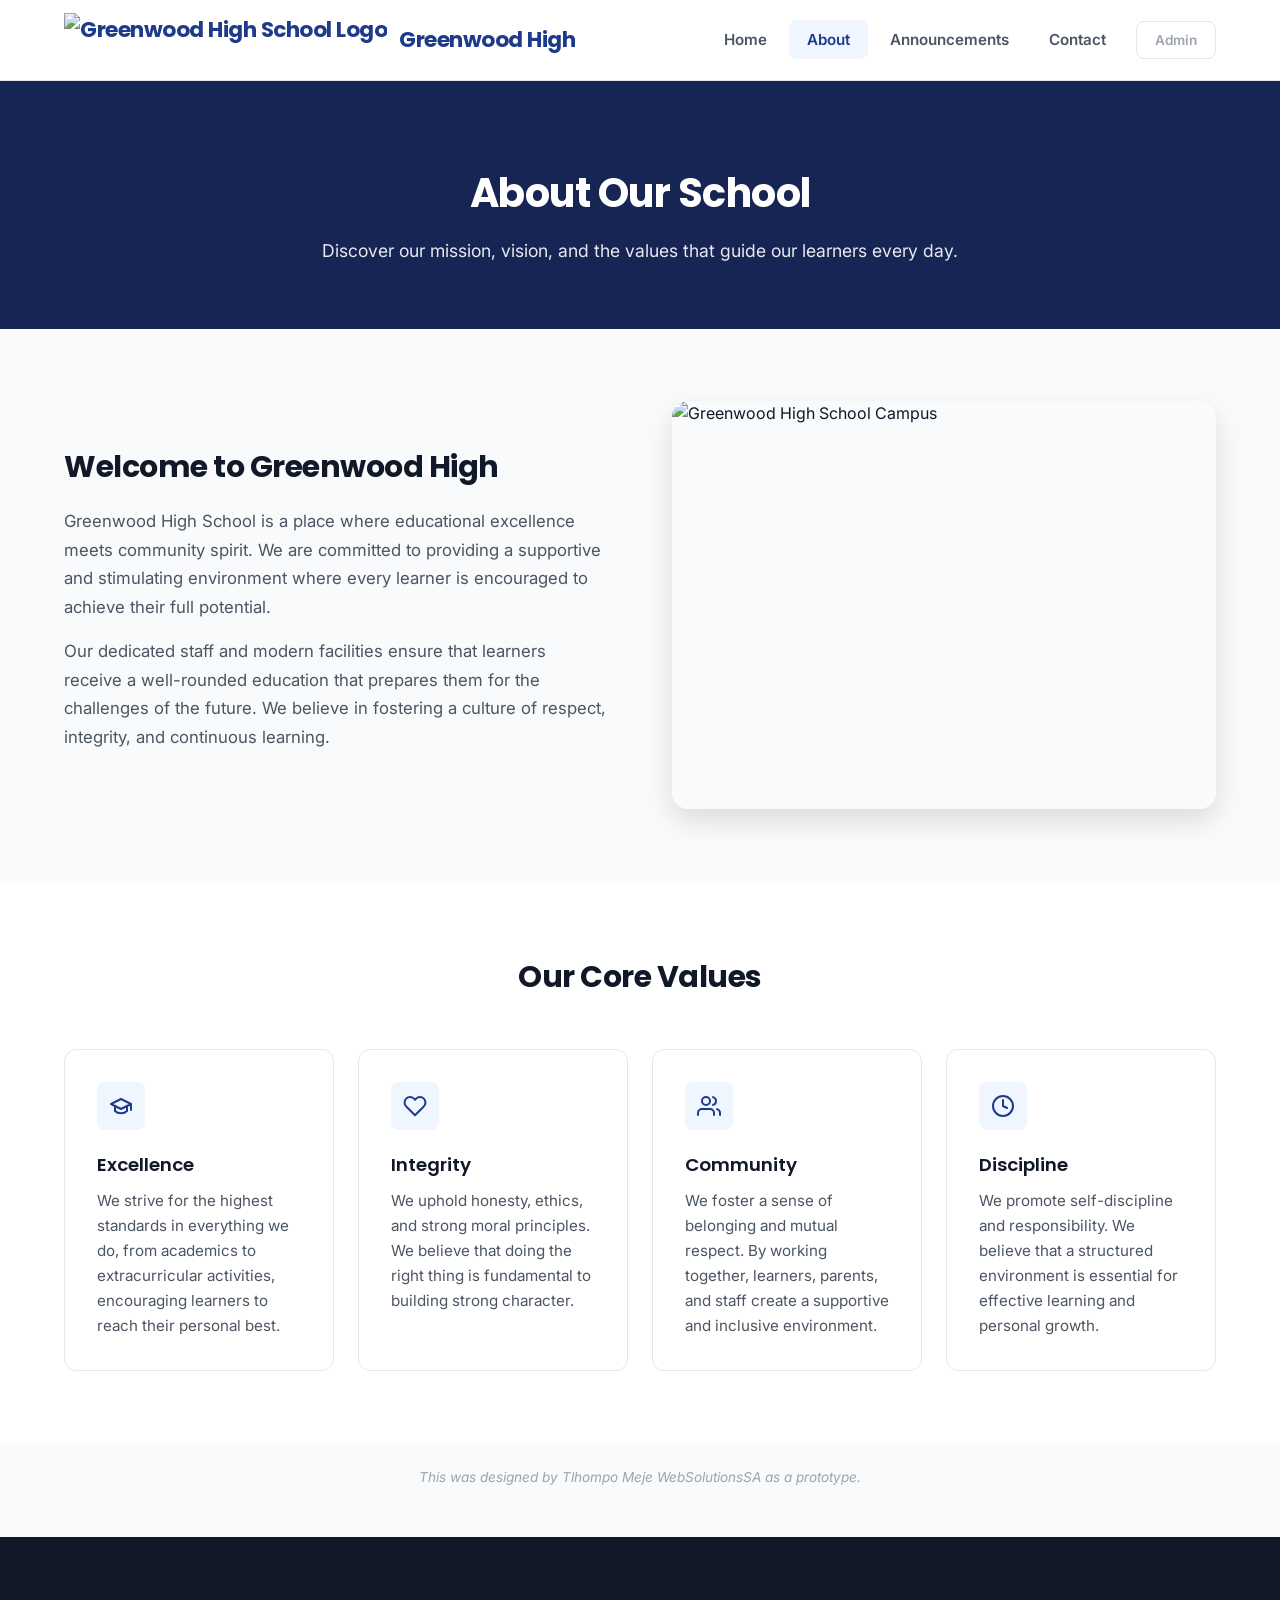
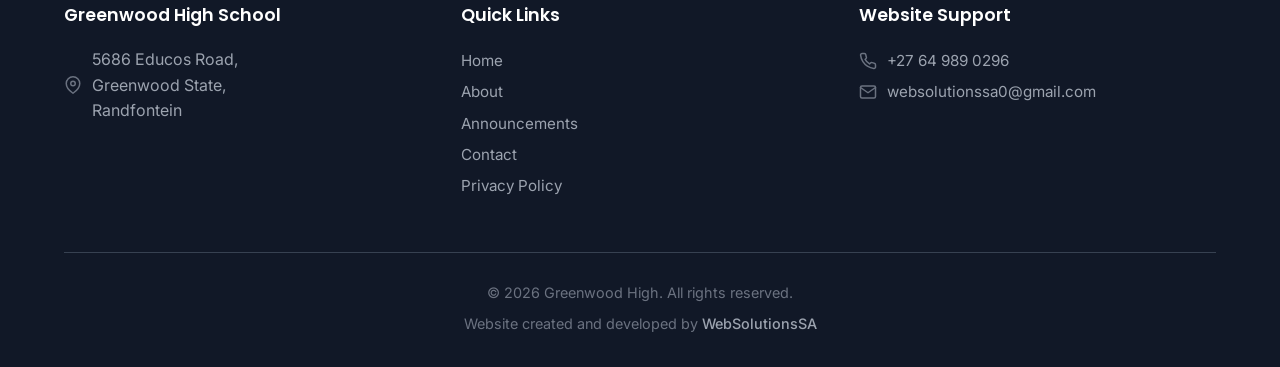
==== about.html @ 159e04aa "Add About page for Greenwood High School This file contains the HTML structure and styling for the A" ====
<!DOCTYPE html>
<html lang="en">
<head>
  <meta charset="UTF-8">
  <meta name="viewport" content="width=device-width, initial-scale=1.0">
  <title>Greenwood High School | About</title>
  <meta name="description" content="Learn more about Greenwood High School, our mission, vision, and core values.">

  <!-- Favicon -->
  <link rel="icon" type="image/png" href="https://raw.githubusercontent.com/websolutionsza/school-test/refs/heads/main/school%20test%20favicon.png">

  <!-- Fonts -->
  <link rel="preconnect" href="https://fonts.googleapis.com">
  <link rel="preconnect" href="https://fonts.gstatic.com" crossorigin>
  <link href="https://fonts.googleapis.com/css2?family=Inter:wght@400;500;600;700&family=Poppins:wght@500;600;700;800&display=swap" rel="stylesheet">

  <style>
    :root {
      --primary: #1e3a8a; /* Deep Navy Blue */
      --primary-dark: #172554;
      --primary-light: #eff6ff;
      --accent: #b45309; /* Muted Amber/Gold */
      --text-dark: #111827;
      --text-medium: #4b5563;
      --text-light: #9ca3af;
      --bg-white: #ffffff;
      --bg-light: #f8fafc;
      --border: #e5e7eb;
      --shadow-sm: 0 1px 2px rgba(0, 0, 0, 0.05);
      --shadow-md: 0 4px 12px rgba(0, 0, 0, 0.08);
      --shadow-lg: 0 12px 28px rgba(0, 0, 0, 0.12);
      --radius-sm: 8px;
      --radius-md: 12px;
      --radius-lg: 16px;
      --font: 'Inter', system-ui, -apple-system, BlinkMacSystemFont, sans-serif;
      --font-head: 'Poppins', system-ui, -apple-system, BlinkMacSystemFont, sans-serif;
      --max-width: 1200px;
    }

    /* RESET & BASE */
    * { margin: 0; padding: 0; box-sizing: border-box; }
    html { scroll-behavior: smooth; }
    body {
      font-family: var(--font);
      color: var(--text-dark);
      background: var(--bg-light);
      line-height: 1.6;
      -webkit-font-smoothing: antialiased;
      overflow-x: hidden;
    }
    img { max-width: 100%; display: block; }
    a { text-decoration: none; color: inherit; }
    .container {
      max-width: var(--max-width);
      margin: 0 auto;
      padding: 0 24px;
    }

    /* HEADER / NAVIGATION */
    .site-header {
      background: var(--bg-white);
      border-bottom: 1px solid var(--border);
      position: sticky; top: 0; z-index: 100;
      box-shadow: var(--shadow-sm);
    }
    .nav-bar { display: flex; align-items: center; justify-content: space-between; height: 80px; }
    .logo { 
      display: flex; align-items: center; gap: 12px; 
      font-family: var(--font-head);
      font-weight: 700; font-size: 1.35rem; color: var(--primary); letter-spacing: -0.5px; 
    }
    .logo img { height: 55px; width: auto; object-fit: contain; }
    .nav-links { display: flex; gap: 4px; list-style: none; align-items: center; }
    .nav-links a {
      padding: 10px 18px; border-radius: var(--radius-sm);
      font-size: 0.95rem; font-weight: 600; color: var(--text-medium);
      transition: background 0.2s, color 0.2s;
    }
    .nav-links a:hover, .nav-links a.active { background: var(--primary-light); color: var(--primary); }
    .nav-links .admin-link { 
      color: var(--text-light); font-size: 0.85rem; margin-left: 8px;
      border: 1px solid var(--border);
    }
    .nav-links .admin-link:hover { color: var(--primary); border-color: var(--primary); background: var(--bg-white); }
    .nav-toggle {
      display: none; background: none; border: none; cursor: pointer; color: var(--text-dark); padding: 8px;
    }
    .nav-toggle svg { width: 28px; height: 28px; }
    @media (max-width: 768px) {
      .nav-toggle { display: block; }
      .nav-links {
        display: none; position: absolute; top: 80px; left: 0; right: 0;
        background: var(--bg-white); flex-direction: column; align-items: stretch;
        padding: 16px 24px 24px; border-bottom: 1px solid var(--border);
        box-shadow: var(--shadow-md); gap: 8px;
      }
      .nav-links.open { display: flex; }
      .nav-links a { padding: 14px 16px; }
      .nav-links .admin-link { margin-left: 0; margin-top: 8px; text-align: center; }
    }

    /* PAGE HERO */
    .page-hero {
      background: var(--primary-dark);
      color: #fff; padding: 80px 0 64px; text-align: center;
      position: relative; overflow: hidden;
    }
    .page-hero::after {
      content: '';
      position: absolute; top: 0; left: 0; right: 0; bottom: 0;
      background: linear-gradient(rgba(23, 37, 84, 0.85), rgba(23, 37, 84, 0.95)),
                  url('https://raw.githubusercontent.com/websolutionsza/school-test/refs/heads/main/back%20photo%20test%20school.jpg');
      background-size: cover; background-position: center;
      filter: blur(4px); transform: scale(1.05); z-index: -1;
    }
    .page-hero h1 { 
      font-family: var(--font-head);
      font-size: 2.5rem; font-weight: 700; margin-bottom: 12px; letter-spacing: -0.5px; 
    }
    .page-hero p { font-size: 1.1rem; opacity: 0.9; max-width: 640px; margin: 0 auto; }

    /* SECTIONS */
    .section { padding: 72px 0; }
    .section-alt { background: var(--bg-white); }
    
    .content-grid {
      display: grid;
      grid-template-columns: 1fr 1fr;
      gap: 64px;
      align-items: center;
    }
    .content-text h2 {
      font-family: var(--font-head);
      font-size: 1.875rem;
      font-weight: 700;
      margin-bottom: 16px;
      color: var(--text-dark);
      letter-spacing: -0.5px;
    }
    .content-text p {
      font-size: 1.05rem;
      color: var(--text-medium);
      line-height: 1.7;
      margin-bottom: 16px;
    }
    .content-image {
      position: relative;
      border-radius: var(--radius-lg);
      overflow: hidden;
      box-shadow: var(--shadow-lg);
      aspect-ratio: 4 / 3;
    }
    .content-image img {
      width: 100%;
      height: 100%;
      object-fit: cover;
    }

    @media (max-width: 768px) {
      .content-grid { grid-template-columns: 1fr; gap: 40px; }
      .content-image { max-width: 500px; margin: 0 auto; }
    }

    /* VALUES GRID */
    .values-grid {
      display: grid;
      grid-template-columns: repeat(auto-fit, minmax(240px, 1fr));
      gap: 24px;
      margin-top: 48px;
    }
    .value-card {
      background: var(--bg-white);
      border: 1px solid var(--border);
      border-radius: var(--radius-md);
      padding: 32px;
      transition: transform 0.2s ease, box-shadow 0.2s ease, border-color 0.2s;
    }
    .value-card:hover {
      transform: translateY(-4px);
      box-shadow: var(--shadow-lg);
      border-color: transparent;
    }
    .value-icon {
      width: 48px; height: 48px;
      border-radius: var(--radius-sm);
      background: var(--primary-light); color: var(--primary);
      display: flex; align-items: center; justify-content: center;
      margin-bottom: 20px;
    }
    .value-icon svg { width: 24px; height: 24px; }
    .value-card h3 {
      font-family: var(--font-head);
      font-size: 1.15rem; font-weight: 600;
      margin-bottom: 8px; color: var(--text-dark);
    }
    .value-card p {
      font-size: 0.95rem; color: var(--text-medium); line-height: 1.65;
    }

    .section-header {
      text-align: center;
      margin-bottom: 16px;
    }
    .section-header h2 {
      font-family: var(--font-head);
      font-size: 1.875rem;
      font-weight: 700;
      color: var(--text-dark);
      letter-spacing: -0.5px;
    }

    /* DISCLOSURE */
    .disclosure {
      text-align: center;
      font-size: 0.85rem;
      color: var(--text-light);
      padding: 24px 0 48px;
      font-style: italic;
    }

    /* FOOTER */
    .site-footer { background: #111827; color: #9ca3af; padding: 64px 0 32px; }
    .footer-grid { display: grid; grid-template-columns: repeat(auto-fit, minmax(220px, 1fr)); gap: 40px; margin-bottom: 48px; }
    .footer-col h4 { color: #fff; font-family: var(--font-head); font-size: 1.1rem; font-weight: 600; margin-bottom: 18px; }
    .footer-col p, .footer-col a {
      font-size: 0.95rem; line-height: 1.8; color: #9ca3af; display: block; transition: color 0.15s; margin-bottom: 4px;
    }
    .footer-col a:hover { color: #fff; }
    .footer-col .icon-row { display: flex; align-items: center; gap: 10px; }
    .footer-col .icon-row svg { width: 18px; height: 18px; color: #6b7280; flex-shrink: 0; }
    
    .footer-bottom {
      border-top: 1px solid #374151; padding-top: 28px;
      text-align: center; font-size: 0.9rem; color: #6b7280;
    }
    .footer-bottom a { color: #9ca3af; font-weight: 500; }
    .footer-bottom a:hover { color: #fff; }

    @media (max-width: 768px) {
      .page-hero { padding: 56px 0 48px; }
      .page-hero h1 { font-size: 1.9rem; }
      .page-hero p { font-size: 1rem; }
      .section { padding: 48px 0 56px; }
      .content-text h2 { font-size: 1.6rem; }
      .section-header h2 { font-size: 1.6rem; }
    }
  </style>
</head>
<body>

  <header class="site-header">
    <div class="container">
      <nav class="nav-bar">
        <a href="index.html" class="logo">
          <img src="https://raw.githubusercontent.com/websolutionsza/school-test/refs/heads/main/school%20test%20logo.png" alt="Greenwood High School Logo">
          <span>Greenwood High</span>
        </a>
        <button class="nav-toggle" aria-label="Toggle navigation" onclick="toggleNav()">
          <svg xmlns="http://www.w3.org/2000/svg" width="24" height="24" viewBox="0 0 24 24" fill="none" stroke="currentColor" stroke-width="2" stroke-linecap="round" stroke-linejoin="round"><line x1="3" y1="12" x2="21" y2="12"></line><line x1="3" y1="6" x2="21" y2="6"></line><line x1="3" y1="18" x2="21" y2="18"></line></svg>
        </button>
        <ul class="nav-links" id="navLinks">
          <li><a href="index.html">Home</a></li>
          <li><a href="about.html" class="active">About</a></li>
          <li><a href="announcement.html">Announcements</a></li>
          <li><a href="contact.html">Contact</a></li>
          <li><a href="admin-login.html" class="admin-link">Admin</a></li>
        </ul>
      </nav>
    </div>
  </header>

  <section class="page-hero">
    <div class="container">
      <h1>About Our School</h1>
      <p>Discover our mission, vision, and the values that guide our learners every day.</p>
    </div>
  </section>

  <section class="section">
    <div class="container">
      <div class="content-grid">
        <div class="content-text">
          <h2>Welcome to Greenwood High</h2>
          <p>Greenwood High School is a place where educational excellence meets community spirit. We are committed to providing a supportive and stimulating environment where every learner is encouraged to achieve their full potential.</p>
          <p>Our dedicated staff and modern facilities ensure that learners receive a well-rounded education that prepares them for the challenges of the future. We believe in fostering a culture of respect, integrity, and continuous learning.</p>
        </div>
        <div class="content-image">
          <img src="https://raw.githubusercontent.com/websolutionsza/school-test/refs/heads/main/back%20photo%20test%20school.jpg" alt="Greenwood High School Campus">
        </div>
      </div>
    </div>
  </section>

  <section class="section section-alt">
    <div class="container">
      <div class="section-header">
        <h2>Our Core Values</h2>
      </div>
      <div class="values-grid">
        <div class="value-card">
          <div class="value-icon">
            <svg xmlns="http://www.w3.org/2000/svg" viewBox="0 0 24 24" fill="none" stroke="currentColor" stroke-width="2" stroke-linecap="round" stroke-linejoin="round"><path d="M22 10v6M2 10l10-5 10 5-10 5z"/><path d="M6 12v5c3 3 9 3 12 0v-5"/></svg>
          </div>
          <h3>Excellence</h3>
          <p>We strive for the highest standards in everything we do, from academics to extracurricular activities, encouraging learners to reach their personal best.</p>
        </div>
        <div class="value-card">
          <div class="value-icon">
            <svg xmlns="http://www.w3.org/2000/svg" viewBox="0 0 24 24" fill="none" stroke="currentColor" stroke-width="2" stroke-linecap="round" stroke-linejoin="round"><path d="M20.84 4.61a5.5 5.5 0 0 0-7.78 0L12 5.67l-1.06-1.06a5.5 5.5 0 0 0-7.78 7.78l1.06 1.06L12 21.23l7.78-7.78 1.06-1.06a5.5 5.5 0 0 0 0-7.78z"/></svg>
          </div>
          <h3>Integrity</h3>
          <p>We uphold honesty, ethics, and strong moral principles. We believe that doing the right thing is fundamental to building strong character.</p>
        </div>
        <div class="value-card">
          <div class="value-icon">
            <svg xmlns="http://www.w3.org/2000/svg" viewBox="0 0 24 24" fill="none" stroke="currentColor" stroke-width="2" stroke-linecap="round" stroke-linejoin="round"><path d="M17 21v-2a4 4 0 0 0-4-4H5a4 4 0 0 0-4 4v2"/><circle cx="9" cy="7" r="4"/><path d="M23 21v-2a4 4 0 0 0-3-3.87"/><path d="M16 3.13a4 4 0 0 1 0 7.75"/></svg>
          </div>
          <h3>Community</h3>
          <p>We foster a sense of belonging and mutual respect. By working together, learners, parents, and staff create a supportive and inclusive environment.</p>
        </div>
        <div class="value-card">
          <div class="value-icon">
            <svg xmlns="http://www.w3.org/2000/svg" viewBox="0 0 24 24" fill="none" stroke="currentColor" stroke-width="2" stroke-linecap="round" stroke-linejoin="round"><circle cx="12" cy="12" r="10"/><polyline points="12 6 12 12 16 14"/></svg>
          </div>
          <h3>Discipline</h3>
          <p>We promote self-discipline and responsibility. We believe that a structured environment is essential for effective learning and personal growth.</p>
        </div>
      </div>
    </div>
  </section>

  <div class="container">
    <p class="disclosure">This was designed by Tlhompo Meje WebSolutionsSA as a prototype.</p>
  </div>

  <footer class="site-footer">
    <div class="container">
      <div class="footer-grid">
        <div class="footer-col">
          <h4>Greenwood High School</h4>
          <div class="icon-row" style="margin-bottom: 8px;">
            <svg xmlns="http://www.w3.org/2000/svg" viewBox="0 0 24 24" fill="none" stroke="currentColor" stroke-width="2" stroke-linecap="round" stroke-linejoin="round"><path d="M21 10c0 7-9 13-9 13s-9-6-9-13a9 9 0 0 1 18 0z"></path><circle cx="12" cy="10" r="3"></circle></svg>
            <span>5686 Educos Road,<br>Greenwood State,<br>Randfontein</span>
          </div>
        </div>
        <div class="footer-col">
          <h4>Quick Links</h4>
          <a href="index.html">Home</a>
          <a href="about.html">About</a>
          <a href="announcement.html">Announcements</a>
          <a href="contact.html">Contact</a>
          <a href="privacy.html">Privacy Policy</a>
        </div>
        <div class="footer-col">
          <h4>Website Support</h4>
          <a href="tel:+27649890296" class="icon-row">
            <svg xmlns="http://www.w3.org/2000/svg" viewBox="0 0 24 24" fill="none" stroke="currentColor" stroke-width="2" stroke-linecap="round" stroke-linejoin="round"><path d="M22 16.92v3a2 2 0 0 1-2.18 2 19.79 19.79 0 0 1-8.63-3.07 19.5 19.5 0 0 1-6-6 19.79 19.79 0 0 1-3.07-8.67A2 2 0 0 1 4.11 2h3a2 2 0 0 1 2 1.72 12.84 12.84 0 0 0 .7 2.81 2 2 0 0 1-.45 2.11L8.09 9.91a16 16 0 0 0 6 6l1.27-1.27a2 2 0 0 1 2.11-.45 12.84 12.84 0 0 0 2.81.7A2 2 0 0 1 22 16.92z"></path></svg>
            +27 64 989 0296
          </a>
          <a href="mailto:websolutionssa0@gmail.com" class="icon-row">
            <svg xmlns="http://www.w3.org/2000/svg" viewBox="0 0 24 24" fill="none" stroke="currentColor" stroke-width="2" stroke-linecap="round" stroke-linejoin="round"><path d="M4 4h16c1.1 0 2 .9 2 2v12c0 1.1-.9 2-2 2H4c-1.1 0-2-.9-2-2V6c0-1.1.9-2 2-2z"></path><polyline points="22,6 12,13 2,6"></polyline></svg>
            websolutionssa0@gmail.com
          </a>
        </div>
      </div>
      <div class="footer-bottom">
        <p>&copy; 2026 Greenwood High. All rights reserved.</p>
        <p style="margin-top: 8px;">Website created and developed by <a href="https://websolutionssa.pages.dev" target="_blank" rel="noopener">WebSolutionsSA</a></p>
      </div>
    </div>
  </footer>

  <script>
    function toggleNav() {
      document.getElementById('navLinks').classList.toggle('open');
    }
    document.querySelectorAll('.nav-links a').forEach(link => {
      link.addEventListener('click', () => {
        document.getElementById('navLinks').classList.remove('open');
      });
    });
  </script>

</body>
</html>
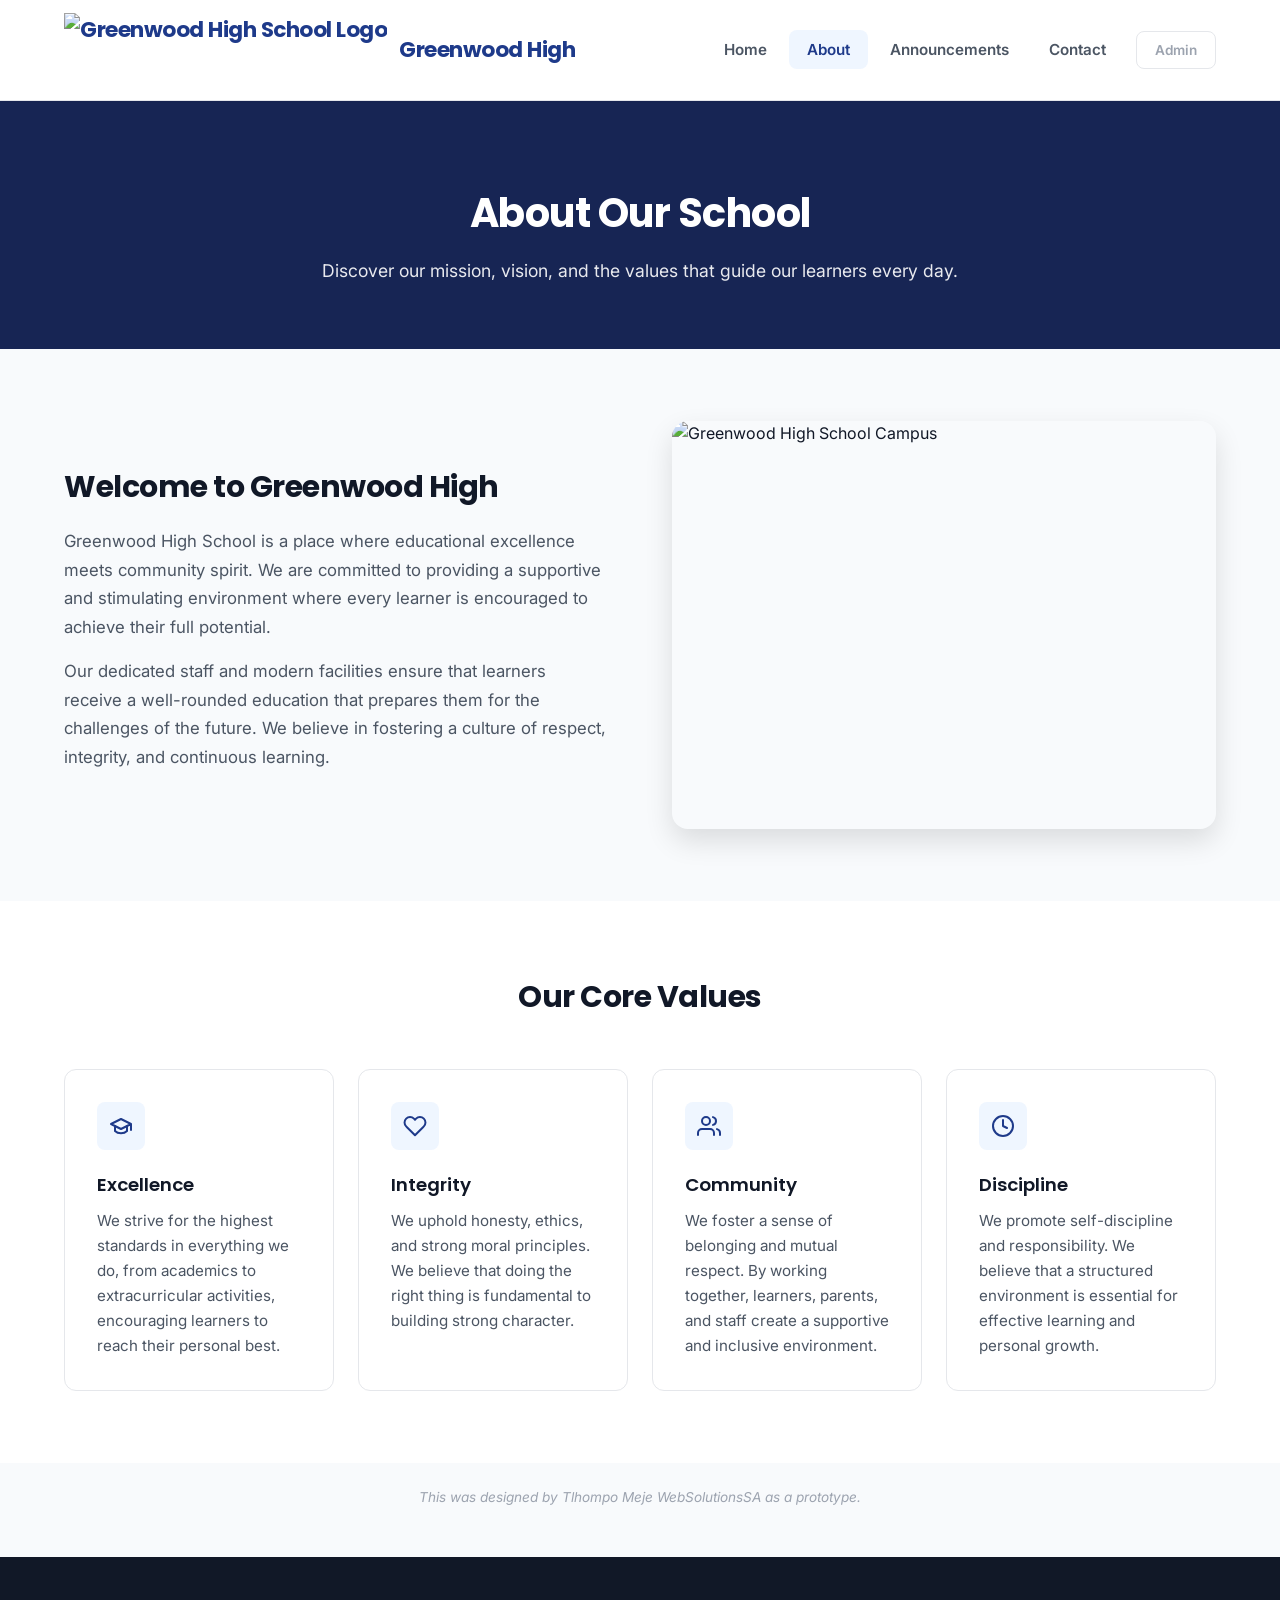
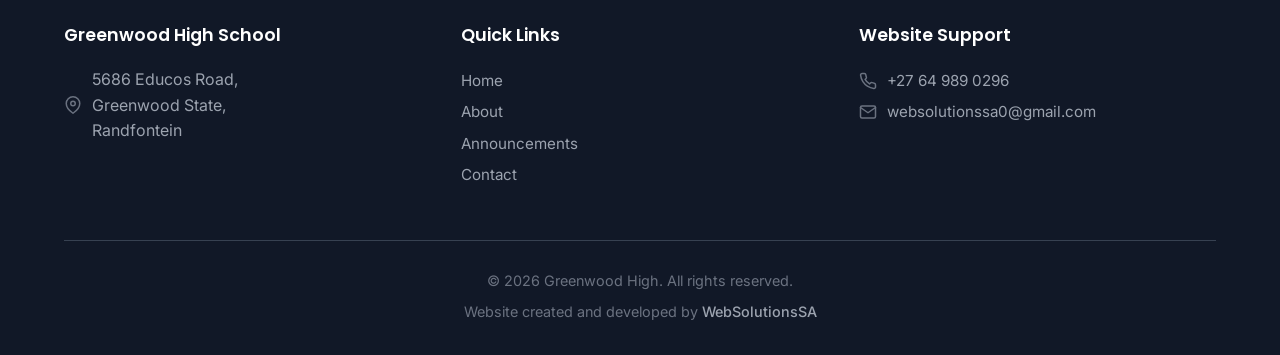
==== commit 4d2d5c04: "Update favicon and adjust styles in about.html" ====
--- a/about.html
+++ b/about.html
@@ -7,7 +7,7 @@
   <meta name="description" content="Learn more about Greenwood High School, our mission, vision, and core values.">
 
   <!-- Favicon -->
-  <link rel="icon" type="image/png" href="https://raw.githubusercontent.com/websolutionsza/school-test/refs/heads/main/school%20test%20favicon.png">
+  <link rel="icon" type="image/png" href="https://raw.githubusercontent.com/websolutionsza/school-test/refs/heads/main/school%20test%20logo.png">
 
   <!-- Fonts -->
   <link rel="preconnect" href="https://fonts.googleapis.com">
@@ -16,10 +16,10 @@
 
   <style>
     :root {
-      --primary: #1e3a8a; /* Deep Navy Blue */
+      --primary: #1e3a8a;
       --primary-dark: #172554;
       --primary-light: #eff6ff;
-      --accent: #b45309; /* Muted Amber/Gold */
+      --accent: #b45309;
       --text-dark: #111827;
       --text-medium: #4b5563;
       --text-light: #9ca3af;
@@ -37,7 +37,6 @@
       --max-width: 1200px;
     }
 
-    /* RESET & BASE */
     * { margin: 0; padding: 0; box-sizing: border-box; }
     html { scroll-behavior: smooth; }
     body {
@@ -63,13 +62,13 @@
       position: sticky; top: 0; z-index: 100;
       box-shadow: var(--shadow-sm);
     }
-    .nav-bar { display: flex; align-items: center; justify-content: space-between; height: 80px; }
-    .logo { 
-      display: flex; align-items: center; gap: 12px; 
-      font-family: var(--font-head);
-      font-weight: 700; font-size: 1.35rem; color: var(--primary); letter-spacing: -0.5px; 
-    }
-    .logo img { height: 55px; width: auto; object-fit: contain; }
+    .nav-bar { display: flex; align-items: center; justify-content: space-between; height: 100px; }
+    .logo {
+      display: flex; align-items: center; gap: 12px;
+      font-family: var(--font-head);
+      font-weight: 700; font-size: 1.35rem; color: var(--primary); letter-spacing: -0.5px;
+    }
+    .logo img { height: 75px; width: auto; object-fit: contain; }
     .nav-links { display: flex; gap: 4px; list-style: none; align-items: center; }
     .nav-links a {
       padding: 10px 18px; border-radius: var(--radius-sm);
@@ -77,7 +76,7 @@
       transition: background 0.2s, color 0.2s;
     }
     .nav-links a:hover, .nav-links a.active { background: var(--primary-light); color: var(--primary); }
-    .nav-links .admin-link { 
+    .nav-links .admin-link {
       color: var(--text-light); font-size: 0.85rem; margin-left: 8px;
       border: 1px solid var(--border);
     }
@@ -87,9 +86,11 @@
     }
     .nav-toggle svg { width: 28px; height: 28px; }
     @media (max-width: 768px) {
+      .nav-bar { height: 76px; }
+      .logo img { height: 55px; }
       .nav-toggle { display: block; }
       .nav-links {
-        display: none; position: absolute; top: 80px; left: 0; right: 0;
+        display: none; position: absolute; top: 76px; left: 0; right: 0;
         background: var(--bg-white); flex-direction: column; align-items: stretch;
         padding: 16px 24px 24px; border-bottom: 1px solid var(--border);
         box-shadow: var(--shadow-md); gap: 8px;
@@ -113,16 +114,16 @@
       background-size: cover; background-position: center;
       filter: blur(4px); transform: scale(1.05); z-index: -1;
     }
-    .page-hero h1 { 
-      font-family: var(--font-head);
-      font-size: 2.5rem; font-weight: 700; margin-bottom: 12px; letter-spacing: -0.5px; 
+    .page-hero h1 {
+      font-family: var(--font-head);
+      font-size: 2.5rem; font-weight: 700; margin-bottom: 12px; letter-spacing: -0.5px;
     }
     .page-hero p { font-size: 1.1rem; opacity: 0.9; max-width: 640px; margin: 0 auto; }
 
     /* SECTIONS */
     .section { padding: 72px 0; }
     .section-alt { background: var(--bg-white); }
-    
+
     .content-grid {
       display: grid;
       grid-template-columns: 1fr 1fr;
@@ -228,7 +229,7 @@
     .footer-col a:hover { color: #fff; }
     .footer-col .icon-row { display: flex; align-items: center; gap: 10px; }
     .footer-col .icon-row svg { width: 18px; height: 18px; color: #6b7280; flex-shrink: 0; }
-    
+
     .footer-bottom {
       border-top: 1px solid #374151; padding-top: 28px;
       text-align: center; font-size: 0.9rem; color: #6b7280;
@@ -262,7 +263,7 @@
           <li><a href="index.html">Home</a></li>
           <li><a href="about.html" class="active">About</a></li>
           <li><a href="announcement.html">Announcements</a></li>
-          <li><a href="contact.html">Contact</a></li>
+          <li><a href="contacts.html">Contact</a></li>
           <li><a href="admin-login.html" class="admin-link">Admin</a></li>
         </ul>
       </nav>
@@ -348,8 +349,7 @@
           <a href="index.html">Home</a>
           <a href="about.html">About</a>
           <a href="announcement.html">Announcements</a>
-          <a href="contact.html">Contact</a>
-          <a href="privacy.html">Privacy Policy</a>
+          <a href="contacts.html">Contact</a>
         </div>
         <div class="footer-col">
           <h4>Website Support</h4>
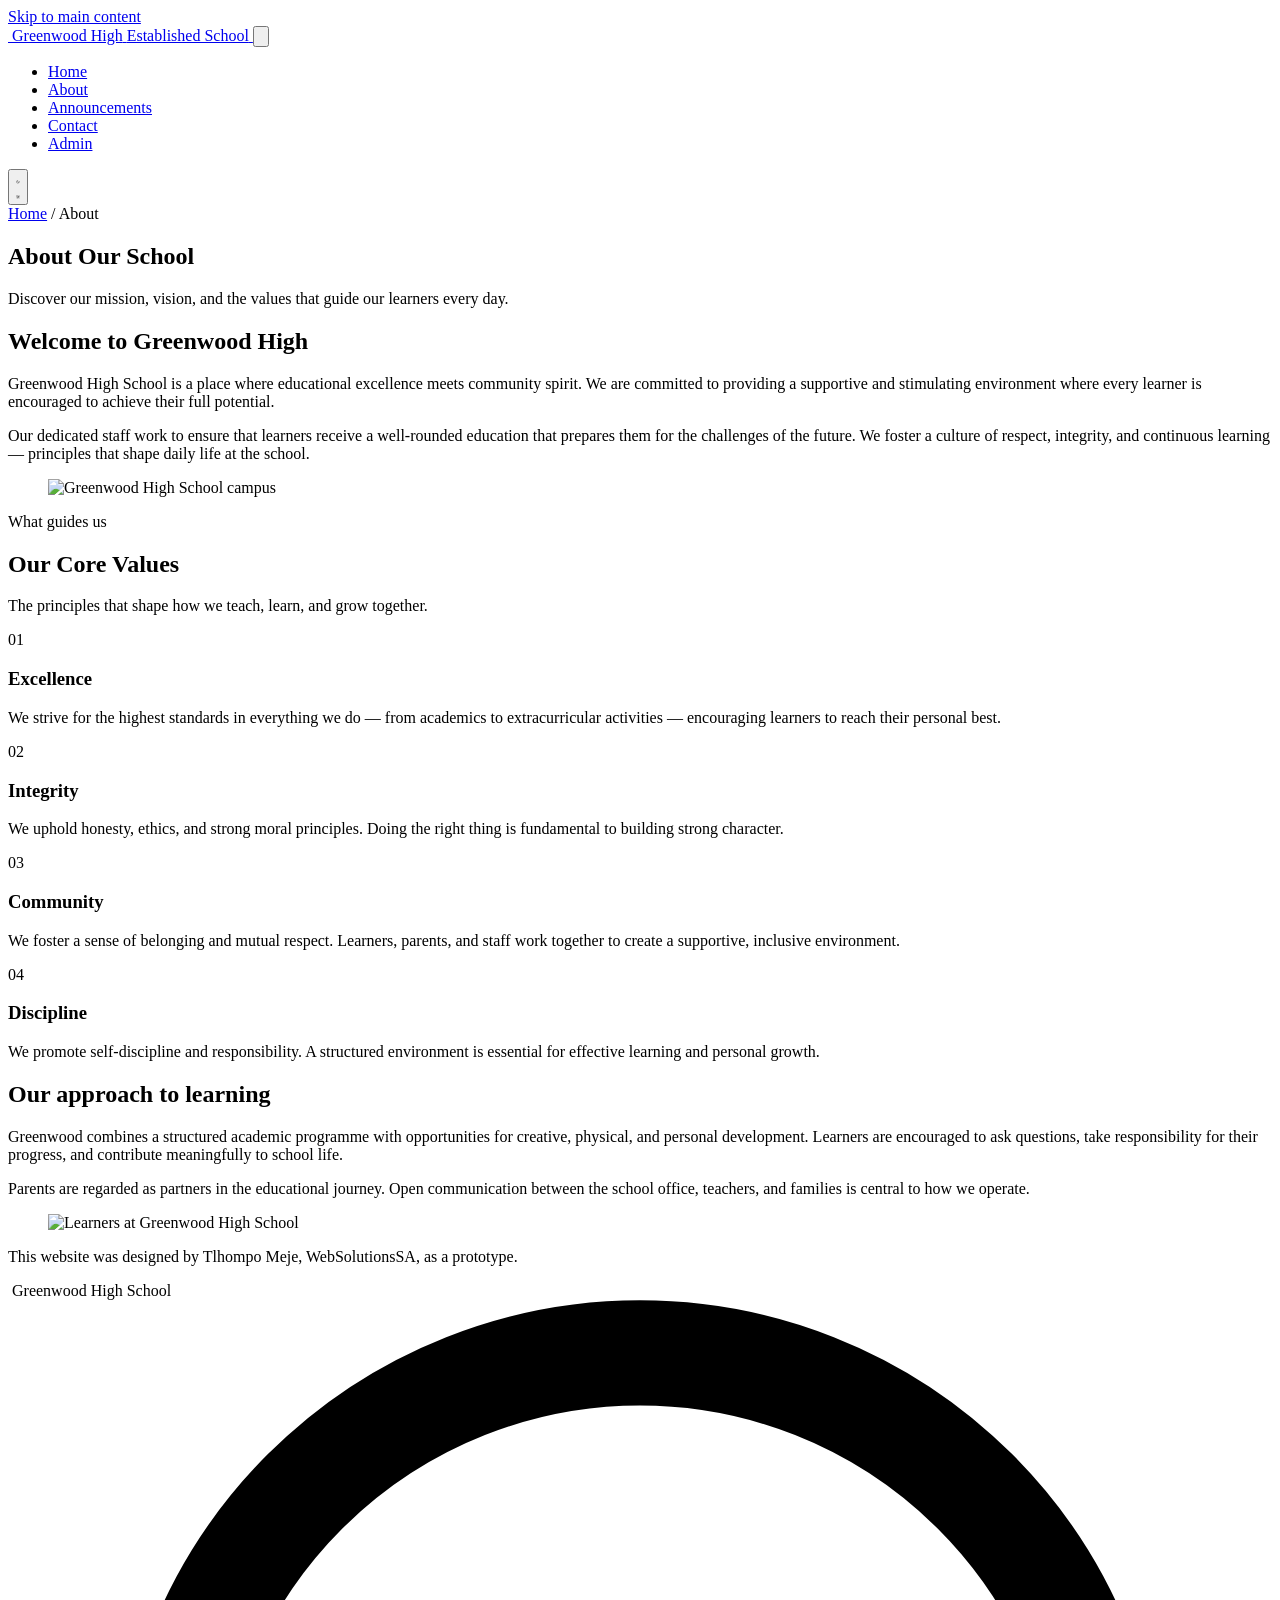
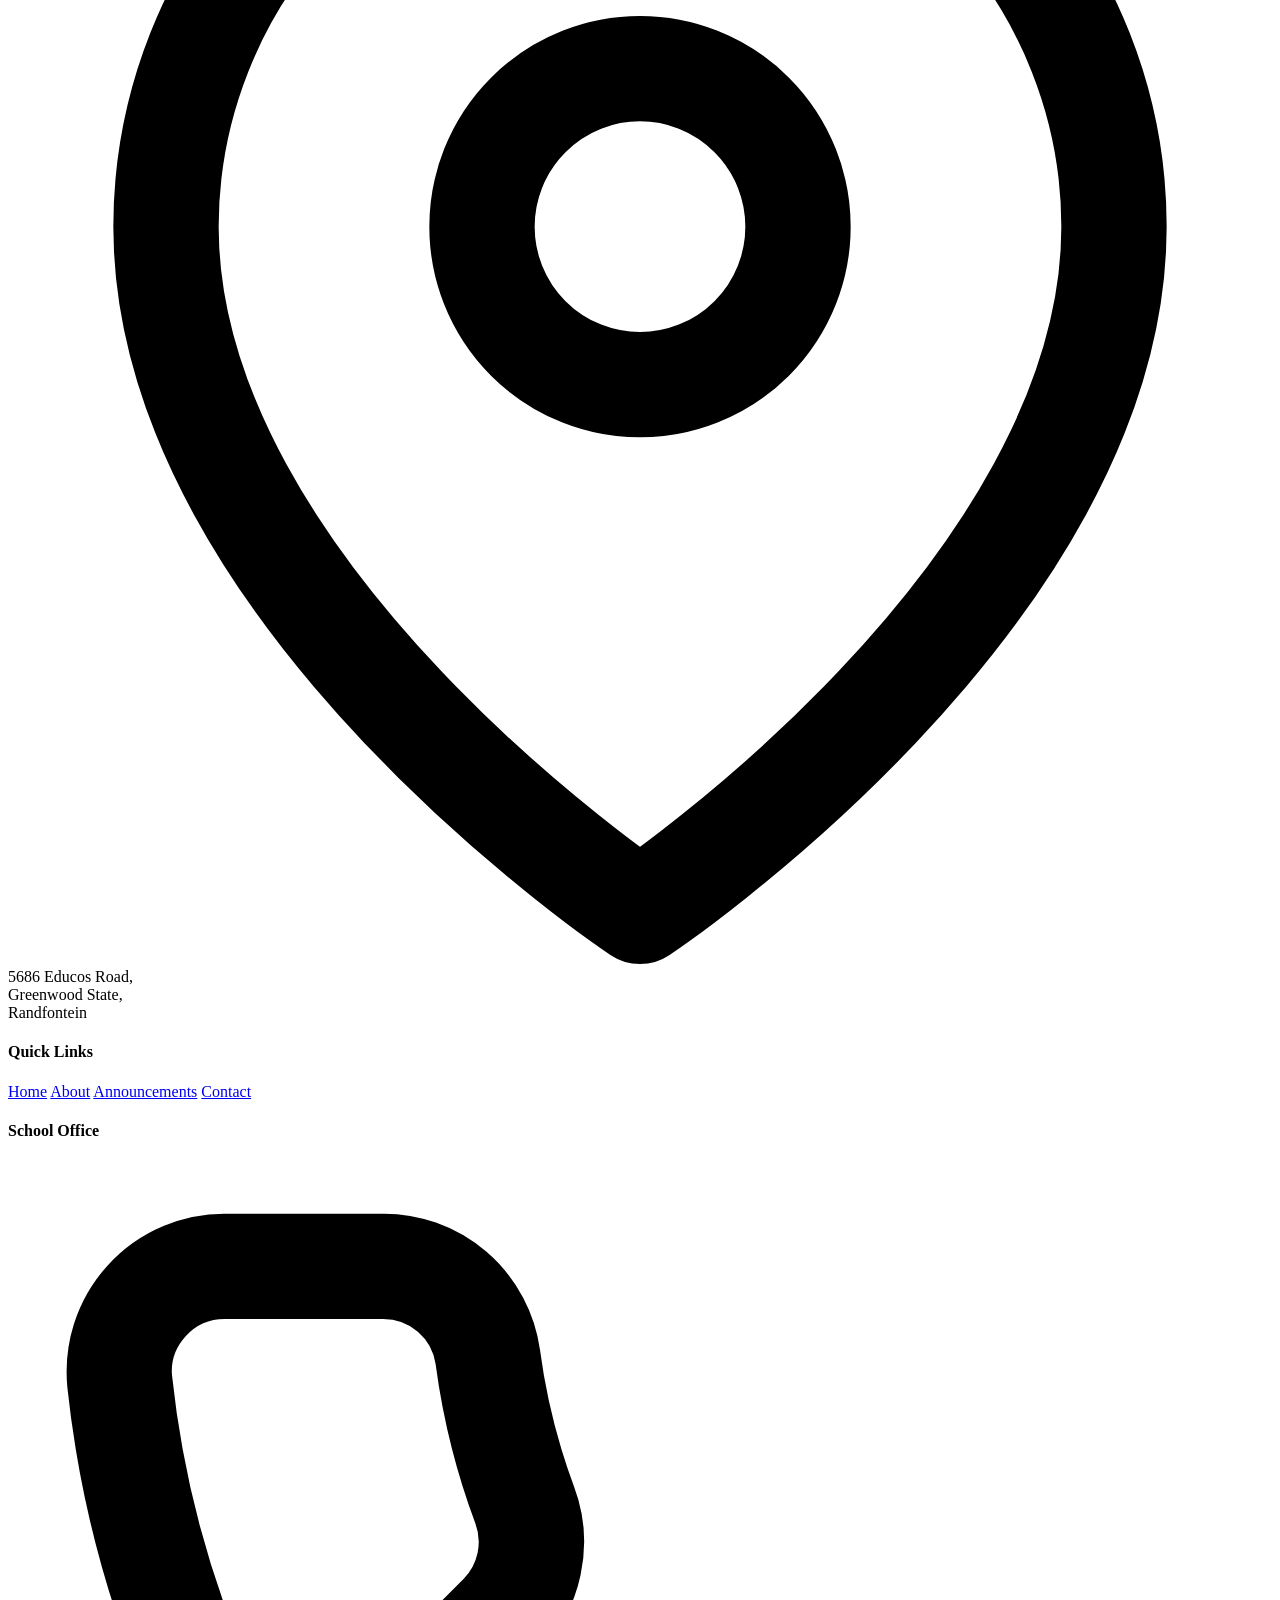
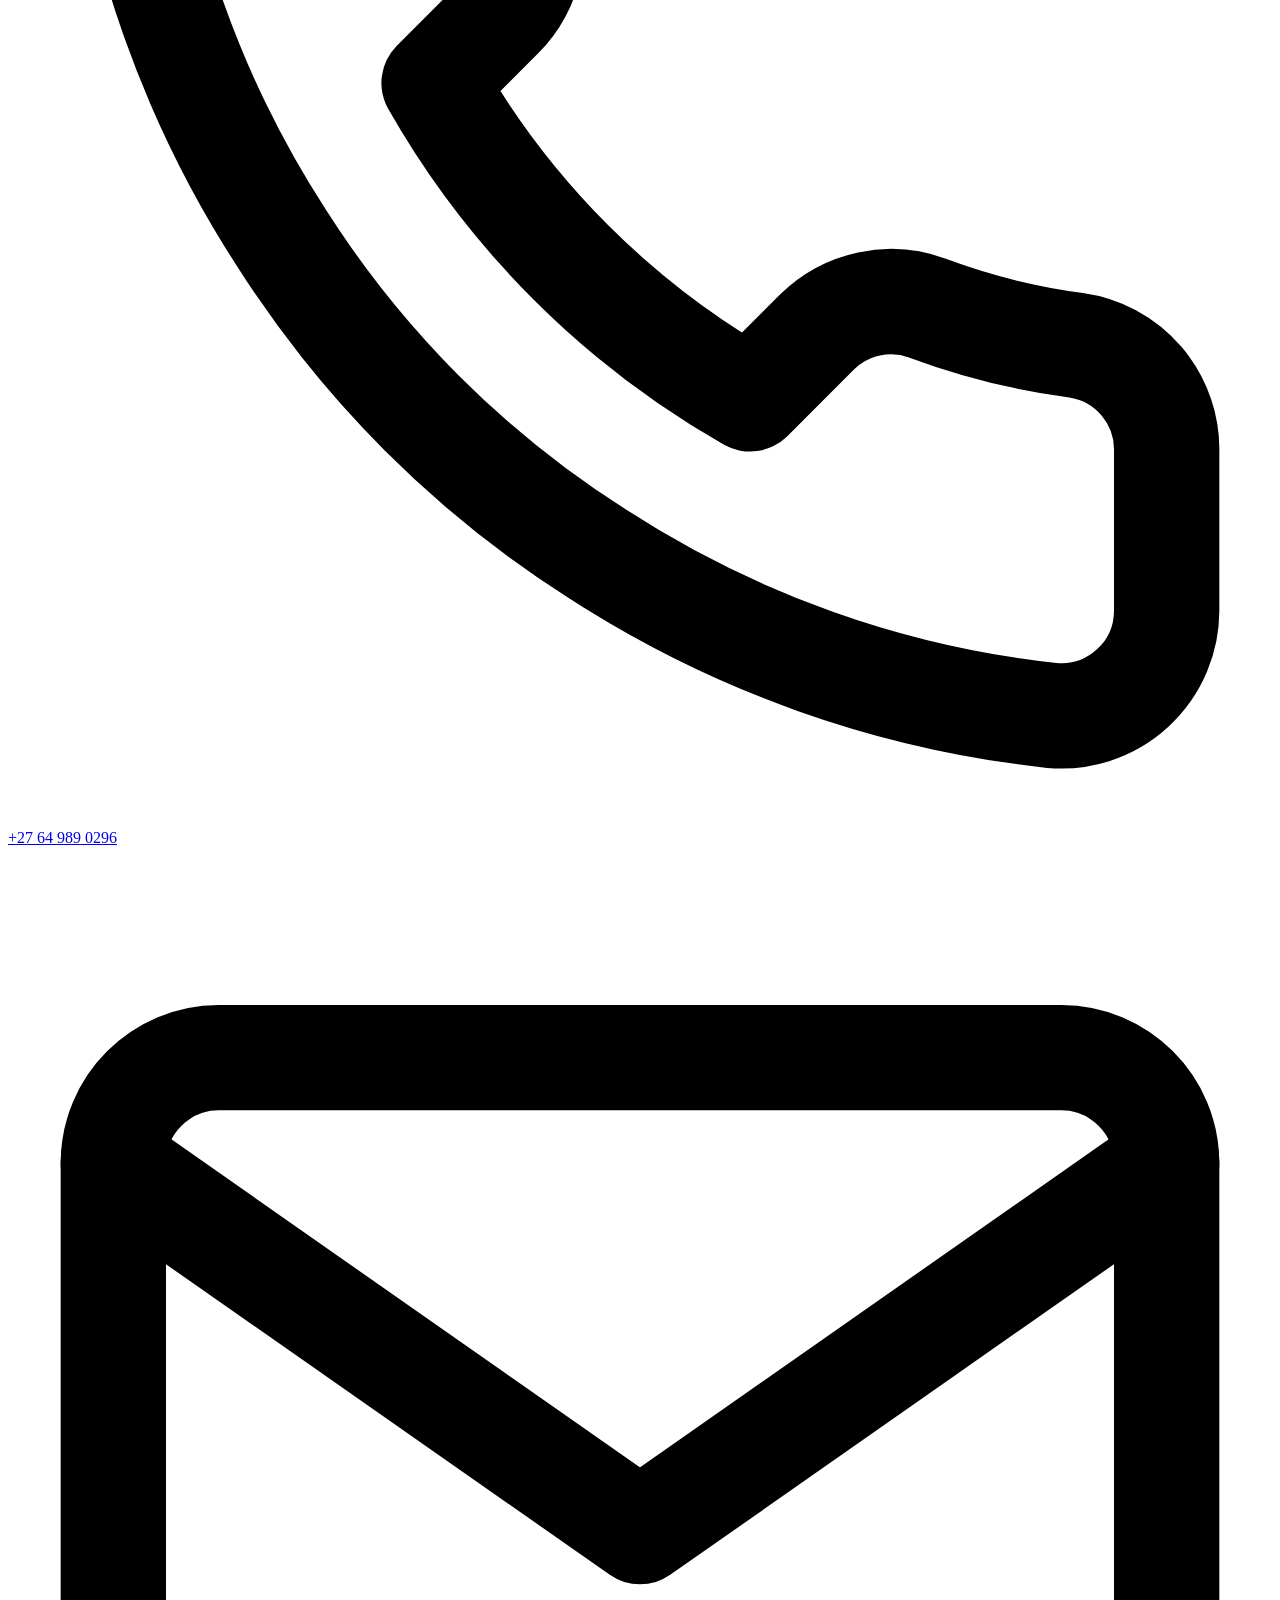
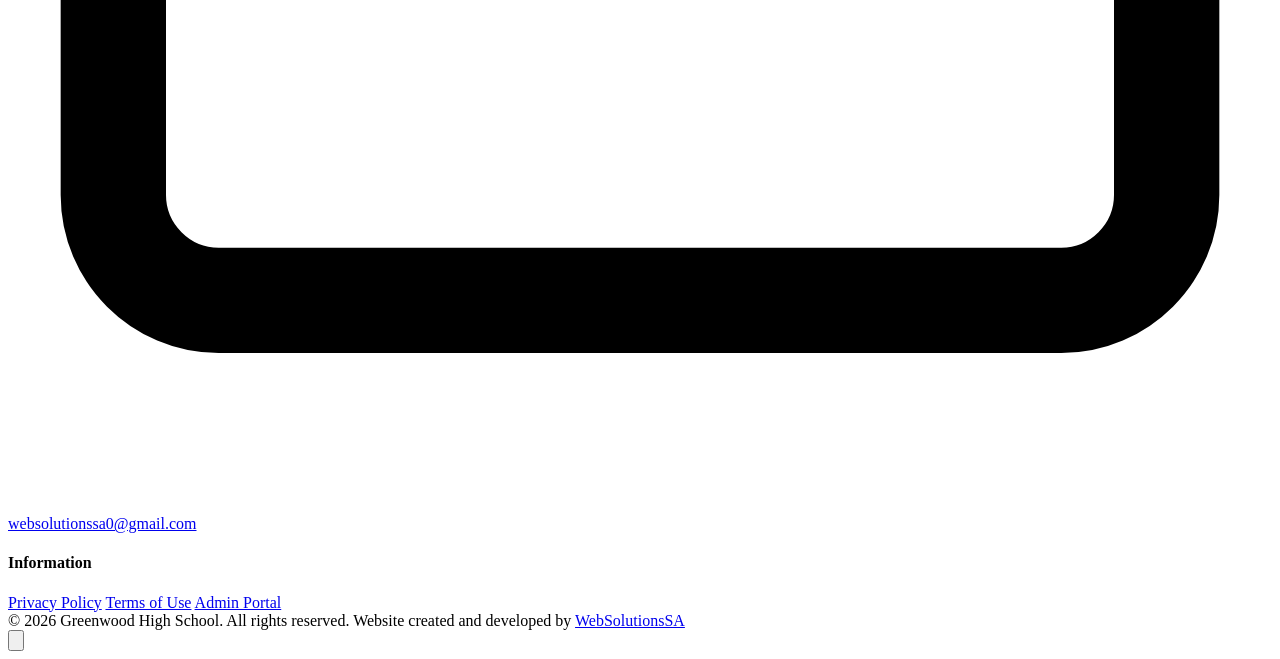
==== commit f5375a23: "Add About page for Greenwood High School This file contains the complete HTML structure for the Abou" ====
--- a/about.html
+++ b/about.html
@@ -1,345 +1,156 @@
 <!DOCTYPE html>
-<html lang="en">
+<html lang="en" data-theme="light">
 <head>
   <meta charset="UTF-8">
-  <meta name="viewport" content="width=device-width, initial-scale=1.0">
-  <title>Greenwood High School | About</title>
-  <meta name="description" content="Learn more about Greenwood High School, our mission, vision, and core values.">
-
-  <!-- Favicon -->
+  <meta name="viewport" content="width=device-width, initial-scale=1.0, viewport-fit=cover">
+  <title>About | Greenwood High School</title>
+  <meta name="description" content="Learn more about Greenwood High School, our mission, vision, and the values that guide our learners every day.">
+  <link rel="canonical" href="https://greenwoodhigh.example/about.html">
   <link rel="icon" type="image/png" href="https://raw.githubusercontent.com/websolutionsza/school-test/refs/heads/main/school%20test%20logo.png">
 
-  <!-- Fonts -->
+  <script>
+    (function () {
+      try {
+        var t = localStorage.getItem("ghs:theme");
+        if (!t) t = window.matchMedia("(prefers-color-scheme: dark)").matches ? "dark" : "light";
+        document.documentElement.setAttribute("data-theme", t);
+      } catch (e) {}
+    })();
+  </script>
+
   <link rel="preconnect" href="https://fonts.googleapis.com">
   <link rel="preconnect" href="https://fonts.gstatic.com" crossorigin>
-  <link href="https://fonts.googleapis.com/css2?family=Inter:wght@400;500;600;700&family=Poppins:wght@500;600;700;800&display=swap" rel="stylesheet">
-
-  <style>
-    :root {
-      --primary: #1e3a8a;
-      --primary-dark: #172554;
-      --primary-light: #eff6ff;
-      --accent: #b45309;
-      --text-dark: #111827;
-      --text-medium: #4b5563;
-      --text-light: #9ca3af;
-      --bg-white: #ffffff;
-      --bg-light: #f8fafc;
-      --border: #e5e7eb;
-      --shadow-sm: 0 1px 2px rgba(0, 0, 0, 0.05);
-      --shadow-md: 0 4px 12px rgba(0, 0, 0, 0.08);
-      --shadow-lg: 0 12px 28px rgba(0, 0, 0, 0.12);
-      --radius-sm: 8px;
-      --radius-md: 12px;
-      --radius-lg: 16px;
-      --font: 'Inter', system-ui, -apple-system, BlinkMacSystemFont, sans-serif;
-      --font-head: 'Poppins', system-ui, -apple-system, BlinkMacSystemFont, sans-serif;
-      --max-width: 1200px;
-    }
-
-    * { margin: 0; padding: 0; box-sizing: border-box; }
-    html { scroll-behavior: smooth; }
-    body {
-      font-family: var(--font);
-      color: var(--text-dark);
-      background: var(--bg-light);
-      line-height: 1.6;
-      -webkit-font-smoothing: antialiased;
-      overflow-x: hidden;
-    }
-    img { max-width: 100%; display: block; }
-    a { text-decoration: none; color: inherit; }
-    .container {
-      max-width: var(--max-width);
-      margin: 0 auto;
-      padding: 0 24px;
-    }
-
-    /* HEADER / NAVIGATION */
-    .site-header {
-      background: var(--bg-white);
-      border-bottom: 1px solid var(--border);
-      position: sticky; top: 0; z-index: 100;
-      box-shadow: var(--shadow-sm);
-    }
-    .nav-bar { display: flex; align-items: center; justify-content: space-between; height: 100px; }
-    .logo {
-      display: flex; align-items: center; gap: 12px;
-      font-family: var(--font-head);
-      font-weight: 700; font-size: 1.35rem; color: var(--primary); letter-spacing: -0.5px;
-    }
-    .logo img { height: 75px; width: auto; object-fit: contain; }
-    .nav-links { display: flex; gap: 4px; list-style: none; align-items: center; }
-    .nav-links a {
-      padding: 10px 18px; border-radius: var(--radius-sm);
-      font-size: 0.95rem; font-weight: 600; color: var(--text-medium);
-      transition: background 0.2s, color 0.2s;
-    }
-    .nav-links a:hover, .nav-links a.active { background: var(--primary-light); color: var(--primary); }
-    .nav-links .admin-link {
-      color: var(--text-light); font-size: 0.85rem; margin-left: 8px;
-      border: 1px solid var(--border);
-    }
-    .nav-links .admin-link:hover { color: var(--primary); border-color: var(--primary); background: var(--bg-white); }
-    .nav-toggle {
-      display: none; background: none; border: none; cursor: pointer; color: var(--text-dark); padding: 8px;
-    }
-    .nav-toggle svg { width: 28px; height: 28px; }
-    @media (max-width: 768px) {
-      .nav-bar { height: 76px; }
-      .logo img { height: 55px; }
-      .nav-toggle { display: block; }
-      .nav-links {
-        display: none; position: absolute; top: 76px; left: 0; right: 0;
-        background: var(--bg-white); flex-direction: column; align-items: stretch;
-        padding: 16px 24px 24px; border-bottom: 1px solid var(--border);
-        box-shadow: var(--shadow-md); gap: 8px;
-      }
-      .nav-links.open { display: flex; }
-      .nav-links a { padding: 14px 16px; }
-      .nav-links .admin-link { margin-left: 0; margin-top: 8px; text-align: center; }
-    }
-
-    /* PAGE HERO */
-    .page-hero {
-      background: var(--primary-dark);
-      color: #fff; padding: 80px 0 64px; text-align: center;
-      position: relative; overflow: hidden;
-    }
-    .page-hero::after {
-      content: '';
-      position: absolute; top: 0; left: 0; right: 0; bottom: 0;
-      background: linear-gradient(rgba(23, 37, 84, 0.85), rgba(23, 37, 84, 0.95)),
-                  url('https://raw.githubusercontent.com/websolutionsza/school-test/refs/heads/main/back%20photo%20test%20school.jpg');
-      background-size: cover; background-position: center;
-      filter: blur(4px); transform: scale(1.05); z-index: -1;
-    }
-    .page-hero h1 {
-      font-family: var(--font-head);
-      font-size: 2.5rem; font-weight: 700; margin-bottom: 12px; letter-spacing: -0.5px;
-    }
-    .page-hero p { font-size: 1.1rem; opacity: 0.9; max-width: 640px; margin: 0 auto; }
-
-    /* SECTIONS */
-    .section { padding: 72px 0; }
-    .section-alt { background: var(--bg-white); }
-
-    .content-grid {
-      display: grid;
-      grid-template-columns: 1fr 1fr;
-      gap: 64px;
-      align-items: center;
-    }
-    .content-text h2 {
-      font-family: var(--font-head);
-      font-size: 1.875rem;
-      font-weight: 700;
-      margin-bottom: 16px;
-      color: var(--text-dark);
-      letter-spacing: -0.5px;
-    }
-    .content-text p {
-      font-size: 1.05rem;
-      color: var(--text-medium);
-      line-height: 1.7;
-      margin-bottom: 16px;
-    }
-    .content-image {
-      position: relative;
-      border-radius: var(--radius-lg);
-      overflow: hidden;
-      box-shadow: var(--shadow-lg);
-      aspect-ratio: 4 / 3;
-    }
-    .content-image img {
-      width: 100%;
-      height: 100%;
-      object-fit: cover;
-    }
-
-    @media (max-width: 768px) {
-      .content-grid { grid-template-columns: 1fr; gap: 40px; }
-      .content-image { max-width: 500px; margin: 0 auto; }
-    }
-
-    /* VALUES GRID */
-    .values-grid {
-      display: grid;
-      grid-template-columns: repeat(auto-fit, minmax(240px, 1fr));
-      gap: 24px;
-      margin-top: 48px;
-    }
-    .value-card {
-      background: var(--bg-white);
-      border: 1px solid var(--border);
-      border-radius: var(--radius-md);
-      padding: 32px;
-      transition: transform 0.2s ease, box-shadow 0.2s ease, border-color 0.2s;
-    }
-    .value-card:hover {
-      transform: translateY(-4px);
-      box-shadow: var(--shadow-lg);
-      border-color: transparent;
-    }
-    .value-icon {
-      width: 48px; height: 48px;
-      border-radius: var(--radius-sm);
-      background: var(--primary-light); color: var(--primary);
-      display: flex; align-items: center; justify-content: center;
-      margin-bottom: 20px;
-    }
-    .value-icon svg { width: 24px; height: 24px; }
-    .value-card h3 {
-      font-family: var(--font-head);
-      font-size: 1.15rem; font-weight: 600;
-      margin-bottom: 8px; color: var(--text-dark);
-    }
-    .value-card p {
-      font-size: 0.95rem; color: var(--text-medium); line-height: 1.65;
-    }
-
-    .section-header {
-      text-align: center;
-      margin-bottom: 16px;
-    }
-    .section-header h2 {
-      font-family: var(--font-head);
-      font-size: 1.875rem;
-      font-weight: 700;
-      color: var(--text-dark);
-      letter-spacing: -0.5px;
-    }
-
-    /* DISCLOSURE */
-    .disclosure {
-      text-align: center;
-      font-size: 0.85rem;
-      color: var(--text-light);
-      padding: 24px 0 48px;
-      font-style: italic;
-    }
-
-    /* FOOTER */
-    .site-footer { background: #111827; color: #9ca3af; padding: 64px 0 32px; }
-    .footer-grid { display: grid; grid-template-columns: repeat(auto-fit, minmax(220px, 1fr)); gap: 40px; margin-bottom: 48px; }
-    .footer-col h4 { color: #fff; font-family: var(--font-head); font-size: 1.1rem; font-weight: 600; margin-bottom: 18px; }
-    .footer-col p, .footer-col a {
-      font-size: 0.95rem; line-height: 1.8; color: #9ca3af; display: block; transition: color 0.15s; margin-bottom: 4px;
-    }
-    .footer-col a:hover { color: #fff; }
-    .footer-col .icon-row { display: flex; align-items: center; gap: 10px; }
-    .footer-col .icon-row svg { width: 18px; height: 18px; color: #6b7280; flex-shrink: 0; }
-
-    .footer-bottom {
-      border-top: 1px solid #374151; padding-top: 28px;
-      text-align: center; font-size: 0.9rem; color: #6b7280;
-    }
-    .footer-bottom a { color: #9ca3af; font-weight: 500; }
-    .footer-bottom a:hover { color: #fff; }
-
-    @media (max-width: 768px) {
-      .page-hero { padding: 56px 0 48px; }
-      .page-hero h1 { font-size: 1.9rem; }
-      .page-hero p { font-size: 1rem; }
-      .section { padding: 48px 0 56px; }
-      .content-text h2 { font-size: 1.6rem; }
-      .section-header h2 { font-size: 1.6rem; }
-    }
-  </style>
+  <link href="https://fonts.googleapis.com/css2?family=Public+Sans:wght@400;500;600;700&family=Source+Serif+4:opsz,wght@8..60,400;8..60,500;8..60,600;8..60,700&display=swap" rel="stylesheet">
+
+  <link rel="stylesheet" href="assets/css/tokens.css">
+  <link rel="stylesheet" href="assets/css/base.css">
+  <link rel="stylesheet" href="assets/css/layout.css">
+  <link rel="stylesheet" href="assets/css/components.css">
+  <link rel="stylesheet" href="assets/css/pages.css">
+  <link rel="stylesheet" href="assets/css/qol.css">
 </head>
 <body>
+  <a class="skip-link" href="#main">Skip to main content</a>
+  <div class="reading-progress" aria-hidden="true"></div>
 
   <header class="site-header">
     <div class="container">
-      <nav class="nav-bar">
-        <a href="index.html" class="logo">
-          <img src="https://raw.githubusercontent.com/websolutionsza/school-test/refs/heads/main/school%20test%20logo.png" alt="Greenwood High School Logo">
-          <span>Greenwood High</span>
+      <nav class="nav-bar" aria-label="Primary">
+        <a href="index.html" class="brand" aria-label="Greenwood High School home">
+          <img src="https://raw.githubusercontent.com/websolutionsza/school-test/refs/heads/main/school%20test%20logo.png" alt="">
+          <span class="brand-text">
+            <span class="brand-name">Greenwood High</span>
+            <span class="brand-tag">Established School</span>
+          </span>
         </a>
-        <button class="nav-toggle" aria-label="Toggle navigation" onclick="toggleNav()">
-          <svg xmlns="http://www.w3.org/2000/svg" width="24" height="24" viewBox="0 0 24 24" fill="none" stroke="currentColor" stroke-width="2" stroke-linecap="round" stroke-linejoin="round"><line x1="3" y1="12" x2="21" y2="12"></line><line x1="3" y1="6" x2="21" y2="6"></line><line x1="3" y1="18" x2="21" y2="18"></line></svg>
+        <button class="nav-toggle" type="button" aria-label="Toggle navigation" aria-expanded="false" aria-controls="navLinks">
+          <svg xmlns="http://www.w3.org/2000/svg" viewBox="0 0 24 24" fill="none" stroke="currentColor" stroke-width="2" stroke-linecap="round" stroke-linejoin="round"><line x1="3" y1="12" x2="21" y2="12"></line><line x1="3" y1="6" x2="21" y2="6"></line><line x1="3" y1="18" x2="21" y2="18"></line></svg>
         </button>
-        <ul class="nav-links" id="navLinks">
+        <ul class="nav-primary" id="navLinks">
           <li><a href="index.html">Home</a></li>
-          <li><a href="about.html" class="active">About</a></li>
+          <li><a href="about.html" aria-current="page">About</a></li>
           <li><a href="announcement.html">Announcements</a></li>
           <li><a href="contacts.html">Contact</a></li>
-          <li><a href="admin-login.html" class="admin-link">Admin</a></li>
+          <li class="nav-admin"><a href="admin-login.html">Admin</a></li>
         </ul>
+        <div class="nav-actions">
+          <button class="icon-button theme-toggle" type="button" aria-label="Toggle dark mode" title="Toggle dark mode">
+            <svg class="icon-moon" xmlns="http://www.w3.org/2000/svg" viewBox="0 0 24 24" fill="none" stroke="currentColor" stroke-width="2" stroke-linecap="round" stroke-linejoin="round"><path d="M21 12.79A9 9 0 1 1 11.21 3 7 7 0 0 0 21 12.79z"></path></svg>
+            <svg class="icon-sun" xmlns="http://www.w3.org/2000/svg" viewBox="0 0 24 24" fill="none" stroke="currentColor" stroke-width="2" stroke-linecap="round" stroke-linejoin="round"><circle cx="12" cy="12" r="5"></circle><line x1="12" y1="1" x2="12" y2="3"></line><line x1="12" y1="21" x2="12" y2="23"></line><line x1="4.22" y1="4.22" x2="5.64" y2="5.64"></line><line x1="18.36" y1="18.36" x2="19.78" y2="19.78"></line><line x1="1" y1="12" x2="3" y2="12"></line><line x1="21" y1="12" x2="23" y2="12"></line><line x1="4.22" y1="19.78" x2="5.64" y2="18.36"></line><line x1="18.36" y1="5.64" x2="19.78" y2="4.22"></line></svg>
+          </button>
+        </div>
       </nav>
     </div>
   </header>
 
-  <section class="page-hero">
+  <main id="main">
+    <section class="page-hero">
+      <div class="container">
+        <nav class="breadcrumb" aria-label="Breadcrumb">
+          <a href="index.html">Home</a> <span aria-hidden="true">/</span> <span>About</span>
+        </nav>
+        <h1>About Our School</h1>
+        <p class="lead">Discover our mission, vision, and the values that guide our learners every day.</p>
+      </div>
+    </section>
+
+    <section class="section">
+      <div class="container">
+        <div class="content-grid">
+          <div class="content-text">
+            <h2>Welcome to Greenwood High</h2>
+            <p>Greenwood High School is a place where educational excellence meets community spirit. We are committed to providing a supportive and stimulating environment where every learner is encouraged to achieve their full potential.</p>
+            <p>Our dedicated staff work to ensure that learners receive a well-rounded education that prepares them for the challenges of the future. We foster a culture of respect, integrity, and continuous learning — principles that shape daily life at the school.</p>
+          </div>
+          <figure class="content-figure">
+            <img src="https://raw.githubusercontent.com/websolutionsza/school-test/refs/heads/main/back%20photo%20test%20school.jpg" alt="Greenwood High School campus">
+          </figure>
+        </div>
+      </div>
+    </section>
+
+    <section class="section section-muted">
+      <div class="container">
+        <div class="section-header center">
+          <span class="eyebrow">What guides us</span>
+          <h2>Our Core Values</h2>
+          <p>The principles that shape how we teach, learn, and grow together.</p>
+        </div>
+
+        <div class="value-list">
+          <div class="value-item">
+            <div class="value-num">01</div>
+            <h3>Excellence</h3>
+            <p>We strive for the highest standards in everything we do — from academics to extracurricular activities — encouraging learners to reach their personal best.</p>
+          </div>
+          <div class="value-item">
+            <div class="value-num">02</div>
+            <h3>Integrity</h3>
+            <p>We uphold honesty, ethics, and strong moral principles. Doing the right thing is fundamental to building strong character.</p>
+          </div>
+          <div class="value-item">
+            <div class="value-num">03</div>
+            <h3>Community</h3>
+            <p>We foster a sense of belonging and mutual respect. Learners, parents, and staff work together to create a supportive, inclusive environment.</p>
+          </div>
+          <div class="value-item">
+            <div class="value-num">04</div>
+            <h3>Discipline</h3>
+            <p>We promote self-discipline and responsibility. A structured environment is essential for effective learning and personal growth.</p>
+          </div>
+        </div>
+      </div>
+    </section>
+
+    <section class="section">
+      <div class="container">
+        <div class="content-grid reverse">
+          <div class="content-text">
+            <h2>Our approach to learning</h2>
+            <p>Greenwood combines a structured academic programme with opportunities for creative, physical, and personal development. Learners are encouraged to ask questions, take responsibility for their progress, and contribute meaningfully to school life.</p>
+            <p>Parents are regarded as partners in the educational journey. Open communication between the school office, teachers, and families is central to how we operate.</p>
+          </div>
+          <figure class="content-figure">
+            <img src="https://raw.githubusercontent.com/websolutionsza/school-test/refs/heads/main/back%20photo%20test%20school.jpg" alt="Learners at Greenwood High School">
+          </figure>
+        </div>
+      </div>
+    </section>
+
     <div class="container">
-      <h1>About Our School</h1>
-      <p>Discover our mission, vision, and the values that guide our learners every day.</p>
+      <p class="disclosure">This website was designed by Tlhompo Meje, WebSolutionsSA, as a prototype.</p>
     </div>
-  </section>
-
-  <section class="section">
-    <div class="container">
-      <div class="content-grid">
-        <div class="content-text">
-          <h2>Welcome to Greenwood High</h2>
-          <p>Greenwood High School is a place where educational excellence meets community spirit. We are committed to providing a supportive and stimulating environment where every learner is encouraged to achieve their full potential.</p>
-          <p>Our dedicated staff and modern facilities ensure that learners receive a well-rounded education that prepares them for the challenges of the future. We believe in fostering a culture of respect, integrity, and continuous learning.</p>
-        </div>
-        <div class="content-image">
-          <img src="https://raw.githubusercontent.com/websolutionsza/school-test/refs/heads/main/back%20photo%20test%20school.jpg" alt="Greenwood High School Campus">
-        </div>
-      </div>
-    </div>
-  </section>
-
-  <section class="section section-alt">
-    <div class="container">
-      <div class="section-header">
-        <h2>Our Core Values</h2>
-      </div>
-      <div class="values-grid">
-        <div class="value-card">
-          <div class="value-icon">
-            <svg xmlns="http://www.w3.org/2000/svg" viewBox="0 0 24 24" fill="none" stroke="currentColor" stroke-width="2" stroke-linecap="round" stroke-linejoin="round"><path d="M22 10v6M2 10l10-5 10 5-10 5z"/><path d="M6 12v5c3 3 9 3 12 0v-5"/></svg>
-          </div>
-          <h3>Excellence</h3>
-          <p>We strive for the highest standards in everything we do, from academics to extracurricular activities, encouraging learners to reach their personal best.</p>
-        </div>
-        <div class="value-card">
-          <div class="value-icon">
-            <svg xmlns="http://www.w3.org/2000/svg" viewBox="0 0 24 24" fill="none" stroke="currentColor" stroke-width="2" stroke-linecap="round" stroke-linejoin="round"><path d="M20.84 4.61a5.5 5.5 0 0 0-7.78 0L12 5.67l-1.06-1.06a5.5 5.5 0 0 0-7.78 7.78l1.06 1.06L12 21.23l7.78-7.78 1.06-1.06a5.5 5.5 0 0 0 0-7.78z"/></svg>
-          </div>
-          <h3>Integrity</h3>
-          <p>We uphold honesty, ethics, and strong moral principles. We believe that doing the right thing is fundamental to building strong character.</p>
-        </div>
-        <div class="value-card">
-          <div class="value-icon">
-            <svg xmlns="http://www.w3.org/2000/svg" viewBox="0 0 24 24" fill="none" stroke="currentColor" stroke-width="2" stroke-linecap="round" stroke-linejoin="round"><path d="M17 21v-2a4 4 0 0 0-4-4H5a4 4 0 0 0-4 4v2"/><circle cx="9" cy="7" r="4"/><path d="M23 21v-2a4 4 0 0 0-3-3.87"/><path d="M16 3.13a4 4 0 0 1 0 7.75"/></svg>
-          </div>
-          <h3>Community</h3>
-          <p>We foster a sense of belonging and mutual respect. By working together, learners, parents, and staff create a supportive and inclusive environment.</p>
-        </div>
-        <div class="value-card">
-          <div class="value-icon">
-            <svg xmlns="http://www.w3.org/2000/svg" viewBox="0 0 24 24" fill="none" stroke="currentColor" stroke-width="2" stroke-linecap="round" stroke-linejoin="round"><circle cx="12" cy="12" r="10"/><polyline points="12 6 12 12 16 14"/></svg>
-          </div>
-          <h3>Discipline</h3>
-          <p>We promote self-discipline and responsibility. We believe that a structured environment is essential for effective learning and personal growth.</p>
-        </div>
-      </div>
-    </div>
-  </section>
-
-  <div class="container">
-    <p class="disclosure">This was designed by Tlhompo Meje WebSolutionsSA as a prototype.</p>
-  </div>
+  </main>
 
   <footer class="site-footer">
     <div class="container">
       <div class="footer-grid">
         <div class="footer-col">
-          <h4>Greenwood High School</h4>
-          <div class="icon-row" style="margin-bottom: 8px;">
+          <div class="footer-brand">
+            <img src="https://raw.githubusercontent.com/websolutionsza/school-test/refs/heads/main/school%20test%20logo.png" alt="">
+            <span class="footer-name">Greenwood High School</span>
+          </div>
+          <div class="footer-contact">
             <svg xmlns="http://www.w3.org/2000/svg" viewBox="0 0 24 24" fill="none" stroke="currentColor" stroke-width="2" stroke-linecap="round" stroke-linejoin="round"><path d="M21 10c0 7-9 13-9 13s-9-6-9-13a9 9 0 0 1 18 0z"></path><circle cx="12" cy="10" r="3"></circle></svg>
             <span>5686 Educos Road,<br>Greenwood State,<br>Randfontein</span>
           </div>
@@ -352,34 +163,43 @@
           <a href="contacts.html">Contact</a>
         </div>
         <div class="footer-col">
-          <h4>Website Support</h4>
-          <a href="tel:+27649890296" class="icon-row">
+          <h4>School Office</h4>
+          <div class="footer-contact">
             <svg xmlns="http://www.w3.org/2000/svg" viewBox="0 0 24 24" fill="none" stroke="currentColor" stroke-width="2" stroke-linecap="round" stroke-linejoin="round"><path d="M22 16.92v3a2 2 0 0 1-2.18 2 19.79 19.79 0 0 1-8.63-3.07 19.5 19.5 0 0 1-6-6 19.79 19.79 0 0 1-3.07-8.67A2 2 0 0 1 4.11 2h3a2 2 0 0 1 2 1.72 12.84 12.84 0 0 0 .7 2.81 2 2 0 0 1-.45 2.11L8.09 9.91a16 16 0 0 0 6 6l1.27-1.27a2 2 0 0 1 2.11-.45 12.84 12.84 0 0 0 2.81.7A2 2 0 0 1 22 16.92z"></path></svg>
-            +27 64 989 0296
-          </a>
-          <a href="mailto:websolutionssa0@gmail.com" class="icon-row">
+            <a href="tel:+27649890296">+27 64 989 0296</a>
+          </div>
+          <div class="footer-contact">
             <svg xmlns="http://www.w3.org/2000/svg" viewBox="0 0 24 24" fill="none" stroke="currentColor" stroke-width="2" stroke-linecap="round" stroke-linejoin="round"><path d="M4 4h16c1.1 0 2 .9 2 2v12c0 1.1-.9 2-2 2H4c-1.1 0-2-.9-2-2V6c0-1.1.9-2 2-2z"></path><polyline points="22,6 12,13 2,6"></polyline></svg>
-            websolutionssa0@gmail.com
-          </a>
+            <a href="mailto:websolutionssa0@gmail.com">websolutionssa0@gmail.com</a>
+          </div>
+        </div>
+        <div class="footer-col">
+          <h4>Information</h4>
+          <a href="privacy.html">Privacy Policy</a>
+          <a href="terms.html">Terms of Use</a>
+          <a href="admin-login.html">Admin Portal</a>
         </div>
       </div>
       <div class="footer-bottom">
-        <p>&copy; 2026 Greenwood High. All rights reserved.</p>
-        <p style="margin-top: 8px;">Website created and developed by <a href="https://websolutionssa.pages.dev" target="_blank" rel="noopener">WebSolutionsSA</a></p>
+        <span>&copy; 2026 Greenwood High School. All rights reserved.</span>
+        <span class="footer-credit">Website created and developed by <a href="https://websolutionssa.pages.dev" target="_blank" rel="noopener">WebSolutionsSA</a></span>
       </div>
     </div>
   </footer>
 
-  <script>
-    function toggleNav() {
-      document.getElementById('navLinks').classList.toggle('open');
-    }
-    document.querySelectorAll('.nav-links a').forEach(link => {
-      link.addEventListener('click', () => {
-        document.getElementById('navLinks').classList.remove('open');
-      });
-    });
+  <button class="back-to-top" type="button" aria-label="Back to top" title="Back to top">
+    <svg xmlns="http://www.w3.org/2000/svg" viewBox="0 0 24 24" fill="none" stroke="currentColor" stroke-width="2" stroke-linecap="round" stroke-linejoin="round"><line x1="12" y1="19" x2="12" y2="5"></line><polyline points="5 12 12 5 19 12"></polyline></svg>
+  </button>
+
+  <script type="module" src="assets/js/config.js"></script>
+  <script type="module">
+    import { initThemeToggle } from "./assets/js/theme.js";
+    import { initNav } from "./assets/js/nav.js";
+    import { initQualityOfLife } from "./assets/js/qol.js";
+
+    initThemeToggle();
+    initNav();
+    initQualityOfLife();
   </script>
-
 </body>
 </html>
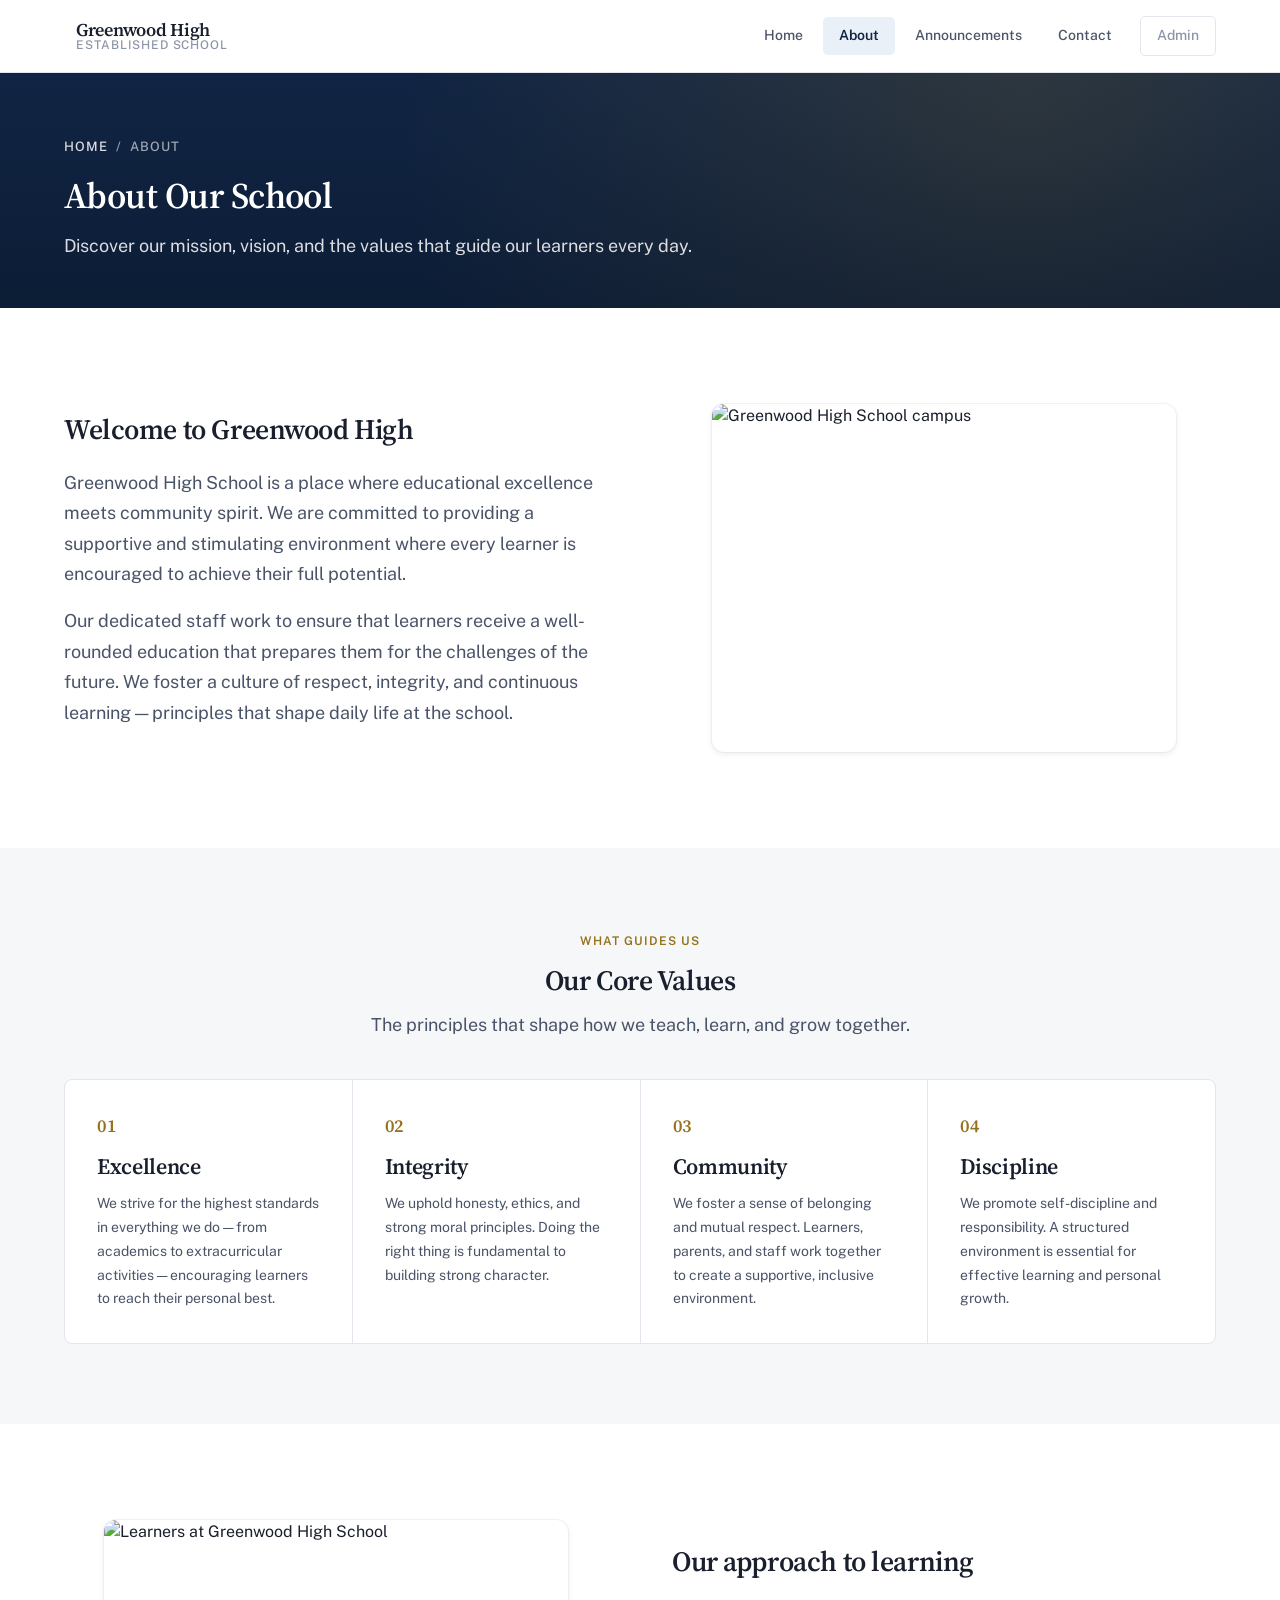
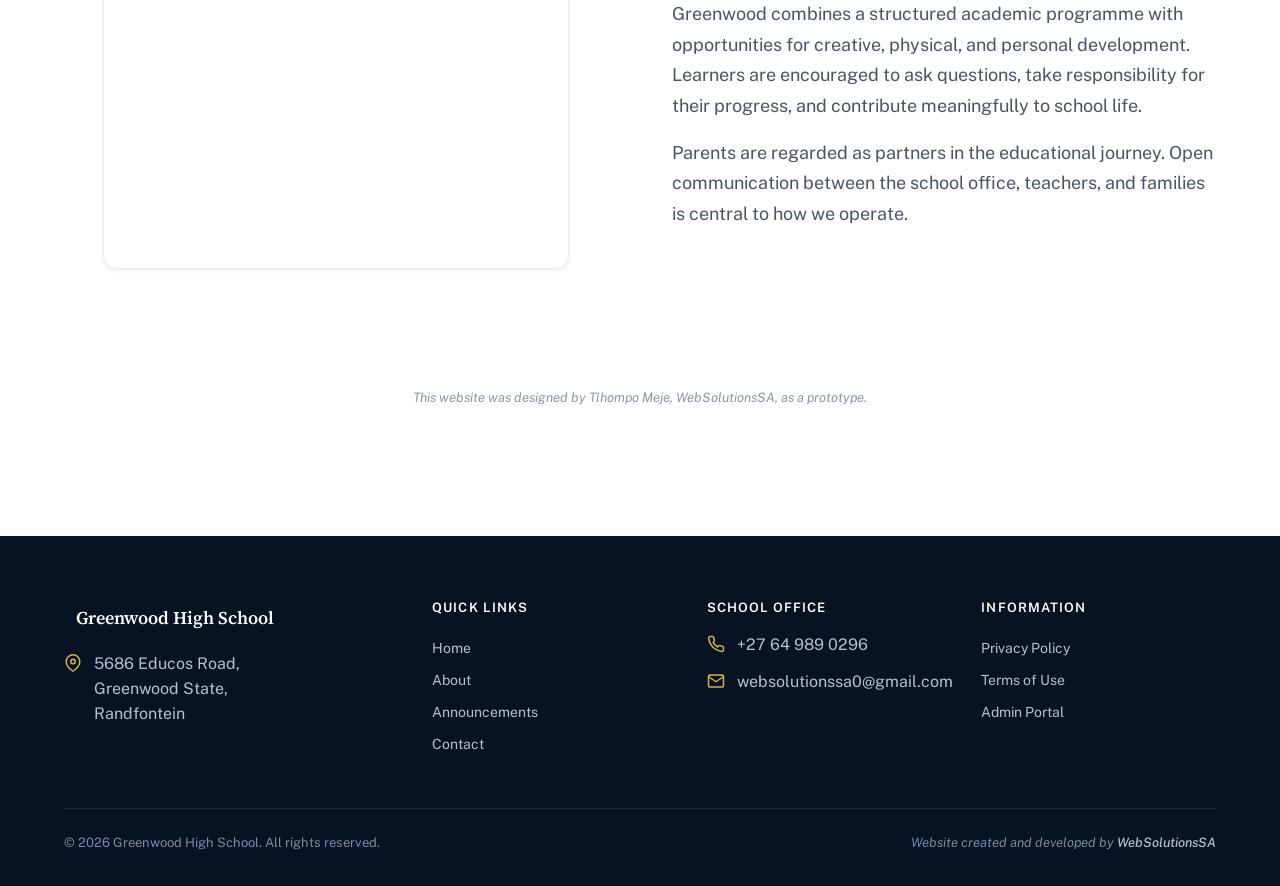
==== commit 414be3d7: "Refactor navigation and footer structure Removed theme toggle script and related button from the nav" ====
--- a/about.html
+++ b/about.html
@@ -7,16 +7,6 @@
   <meta name="description" content="Learn more about Greenwood High School, our mission, vision, and the values that guide our learners every day.">
   <link rel="canonical" href="https://greenwoodhigh.example/about.html">
   <link rel="icon" type="image/png" href="https://raw.githubusercontent.com/websolutionsza/school-test/refs/heads/main/school%20test%20logo.png">
-
-  <script>
-    (function () {
-      try {
-        var t = localStorage.getItem("ghs:theme");
-        if (!t) t = window.matchMedia("(prefers-color-scheme: dark)").matches ? "dark" : "light";
-        document.documentElement.setAttribute("data-theme", t);
-      } catch (e) {}
-    })();
-  </script>
 
   <link rel="preconnect" href="https://fonts.googleapis.com">
   <link rel="preconnect" href="https://fonts.gstatic.com" crossorigin>
@@ -53,12 +43,6 @@
           <li><a href="contacts.html">Contact</a></li>
           <li class="nav-admin"><a href="admin-login.html">Admin</a></li>
         </ul>
-        <div class="nav-actions">
-          <button class="icon-button theme-toggle" type="button" aria-label="Toggle dark mode" title="Toggle dark mode">
-            <svg class="icon-moon" xmlns="http://www.w3.org/2000/svg" viewBox="0 0 24 24" fill="none" stroke="currentColor" stroke-width="2" stroke-linecap="round" stroke-linejoin="round"><path d="M21 12.79A9 9 0 1 1 11.21 3 7 7 0 0 0 21 12.79z"></path></svg>
-            <svg class="icon-sun" xmlns="http://www.w3.org/2000/svg" viewBox="0 0 24 24" fill="none" stroke="currentColor" stroke-width="2" stroke-linecap="round" stroke-linejoin="round"><circle cx="12" cy="12" r="5"></circle><line x1="12" y1="1" x2="12" y2="3"></line><line x1="12" y1="21" x2="12" y2="23"></line><line x1="4.22" y1="4.22" x2="5.64" y2="5.64"></line><line x1="18.36" y1="18.36" x2="19.78" y2="19.78"></line><line x1="1" y1="12" x2="3" y2="12"></line><line x1="21" y1="12" x2="23" y2="12"></line><line x1="4.22" y1="19.78" x2="5.64" y2="18.36"></line><line x1="18.36" y1="5.64" x2="19.78" y2="4.22"></line></svg>
-          </button>
-        </div>
       </nav>
     </div>
   </header>
@@ -157,10 +141,14 @@
         </div>
         <div class="footer-col">
           <h4>Quick Links</h4>
-          <a href="index.html">Home</a>
-          <a href="about.html">About</a>
-          <a href="announcement.html">Announcements</a>
-          <a href="contacts.html">Contact</a>
+          
+          <ul class="footer-links">
+            <li><a href="index.html">Home</a></li>
+            <li><a href="about.html">About</a></li>
+            <li><a href="announcement.html">Announcements</a></li>
+            <li><a href="contacts.html">Contact</a></li>
+          </ul>
+
         </div>
         <div class="footer-col">
           <h4>School Office</h4>
@@ -175,9 +163,13 @@
         </div>
         <div class="footer-col">
           <h4>Information</h4>
-          <a href="privacy.html">Privacy Policy</a>
-          <a href="terms.html">Terms of Use</a>
-          <a href="admin-login.html">Admin Portal</a>
+          
+          <ul class="footer-links">
+            <li><a href="privacy.html">Privacy Policy</a></li>
+            <li><a href="terms.html">Terms of Use</a></li>
+            <li><a href="admin-login.html">Admin Portal</a></li>
+          </ul>
+
         </div>
       </div>
       <div class="footer-bottom">
@@ -191,14 +183,10 @@
     <svg xmlns="http://www.w3.org/2000/svg" viewBox="0 0 24 24" fill="none" stroke="currentColor" stroke-width="2" stroke-linecap="round" stroke-linejoin="round"><line x1="12" y1="19" x2="12" y2="5"></line><polyline points="5 12 12 5 19 12"></polyline></svg>
   </button>
 
-  <script type="module" src="assets/js/config.js"></script>
+  <script src="assets/js/nav.js" defer></script>
   <script type="module">
-    import { initThemeToggle } from "./assets/js/theme.js";
-    import { initNav } from "./assets/js/nav.js";
     import { initQualityOfLife } from "./assets/js/qol.js";
 
-    initThemeToggle();
-    initNav();
     initQualityOfLife();
   </script>
 </body>
--- a/assets/css/tokens.css
+++ b/assets/css/tokens.css
@@ -0,0 +1,203 @@
+/* =====================================================================
+   Greenwood High School — Design Tokens
+   Single source of truth for colors, typography, spacing, radii, motion.
+   Both light and dark themes are defined here as semantic tokens.
+   ===================================================================== */
+
+:root {
+  /* ---- Brand palette ----------------------------------------------- */
+  /* Deep institutional navy — primary. Restrained gold — accent. */
+  --navy-50:  #EAF0F8;
+  --navy-100: #D2DEEF;
+  --navy-200: #A6BCDB;
+  --navy-300: #6F8AC0;
+  --navy-400: #3F5C9B;
+  --navy-500: #1F3A6B;   /* default navy */
+  --navy-600: #16305C;
+  --navy-700: #102443;   /* primary deep */
+  --navy-800: #0B1A31;
+  --navy-900: #071222;
+
+  --gold-50:  #FBF6E7;
+  --gold-100: #F4E8C2;
+  --gold-200: #E6CC7C;
+  --gold-300: #D4B04A;
+  --gold-400: #B8902B;   /* primary gold — restrained */
+  --gold-500: #95721C;
+  --gold-600: #6E5414;
+
+  --crimson-500: #B4232A; /* error / danger */
+  --crimson-50:  #FBECEC;
+  --emerald-600: #047857; /* success */
+  --emerald-50:  #E7F4EE;
+
+  /* ---- Light theme semantic tokens -------------------------------- */
+  --color-bg:            #FFFFFF;
+  --color-bg-subtle:     #F6F7F9;
+  --color-bg-elevated:   #FFFFFF;
+  --color-surface:       #FFFFFF;
+  --color-surface-muted: #F6F7F9;
+  --color-surface-hover: #EFF2F7;
+
+  --color-border:        #E3E7ED;
+  --color-border-strong: #C8D0DC;
+  --color-divider:       #E3E7ED;
+
+  --color-text:          #1A1F2E;
+  --color-text-muted:    #4A5468;
+  --color-text-subtle:   #8B95A8;
+  --color-text-inverse:  #FFFFFF;
+
+  --color-primary:       var(--navy-700);
+  --color-primary-hover: var(--navy-800);
+  --color-primary-soft:  var(--navy-50);
+  --color-primary-on:    #FFFFFF;
+
+  --color-accent:        var(--gold-400);
+  --color-accent-hover:  var(--gold-500);
+  --color-accent-soft:   var(--gold-50);
+  --color-accent-on:     #FFFFFF;
+
+  --color-danger:        var(--crimson-500);
+  --color-danger-soft:   var(--crimson-50);
+  --color-success:       var(--emerald-600);
+  --color-success-soft:  var(--emerald-50);
+
+  --color-focus-ring:    rgba(31, 58, 107, 0.42);
+
+  /* ---- Typography -------------------------------------------------- */
+  /* Avoiding Inter/Geist/Space Grotesk.
+     Source Serif 4 = scholarly display headings.
+     Public Sans    = clean, accessible body text (US federal standard). */
+  --font-display: "Source Serif 4", "Source Serif Pro", Georgia, "Times New Roman", serif;
+  --font-body:    "Public Sans", -apple-system, BlinkMacSystemFont, "Segoe UI", sans-serif;
+  --font-mono:    "JetBrains Mono", ui-monospace, SFMono-Regular, Menlo, monospace;
+
+  --fs-xxs:  0.75rem;   /* 12px */
+  --fs-xs:   0.8125rem; /* 13px */
+  --fs-sm:   0.875rem;  /* 14px */
+  --fs-base: 1rem;      /* 16px */
+  --fs-md:   1.125rem;  /* 18px */
+  --fs-lg:   1.375rem;  /* 22px */
+  --fs-xl:   1.75rem;   /* 28px */
+  --fs-2xl:  2.25rem;   /* 36px */
+  --fs-3xl:  3rem;      /* 48px */
+
+  --lh-tight:   1.15;
+  --lh-snug:    1.3;
+  --lh-normal:  1.55;
+  --lh-relaxed: 1.7;
+
+  --fw-regular:  400;
+  --fw-medium:   500;
+  --fw-semibold: 600;
+  --fw-bold:     700;
+
+  --tracking-tight:  -0.015em;
+  --tracking-normal: 0;
+  --tracking-wide:   0.04em;
+  --tracking-caps:   0.08em;
+
+  /* ---- Spacing scale ---------------------------------------------- */
+  --space-1:  4px;
+  --space-2:  8px;
+  --space-3:  12px;
+  --space-4:  16px;
+  --space-5:  20px;
+  --space-6:  24px;
+  --space-8:  32px;
+  --space-10: 40px;
+  --space-12: 48px;
+  --space-16: 64px;
+  --space-20: 80px;
+  --space-24: 96px;
+
+  /* ---- Radii ------------------------------------------------------- */
+  --radius-xs:   3px;
+  --radius-sm:   5px;
+  --radius-md:   8px;
+  --radius-lg:   12px;
+  --radius-xl:   16px;
+  --radius-pill: 999px;
+
+  /* ---- Shadows (restrained, never decorative orbs) ---------------- */
+  --shadow-xs: 0 1px 0 rgba(15, 23, 42, 0.04);
+  --shadow-sm: 0 1px 2px rgba(15, 23, 42, 0.06), 0 0 0 1px rgba(15, 23, 42, 0.03);
+  --shadow-md: 0 2px 6px rgba(15, 23, 42, 0.08), 0 0 0 1px rgba(15, 23, 42, 0.04);
+  --shadow-lg: 0 12px 28px rgba(15, 23, 42, 0.12), 0 0 0 1px rgba(15, 23, 42, 0.05);
+
+  /* ---- Motion ------------------------------------------------------ */
+  --motion-fast:   120ms;
+  --motion-base:   180ms;
+  --motion-slow:   280ms;
+  --ease-out:      cubic-bezier(0.2, 0.7, 0.3, 1);
+  --ease-in-out:   cubic-bezier(0.4, 0, 0.2, 1);
+
+  /* ---- Layout ------------------------------------------------------ */
+  --container-max:  1200px;
+  --container-wide: 1400px;
+  --container-read: 720px;
+  --header-height:  72px;
+
+  /* ---- Z-index scale ---------------------------------------------- */
+  --z-base:     1;
+  --z-sticky:   100;
+  --z-overlay:  500;
+  --z-toast:    800;
+  --z-modal:    1000;
+  --z-top:      2000;
+}
+
+/* ---- Dark theme --------------------------------------------------- */
+/* Toggled by [data-theme="dark"] on <html>.
+   Dark mode is NOT a colour inversion: it uses carefully chosen navy-tinted
+   surfaces so the institutional identity is preserved. */
+[data-theme="dark"] {
+  --color-bg:            #0B1424;
+  --color-bg-subtle:     #0E1A2D;
+  --color-bg-elevated:   #142340;
+  --color-surface:       #142340;
+  --color-surface-muted: #0E1A2D;
+  --color-surface-hover: #1B2C4D;
+
+  --color-border:        #25365A;
+  --color-border-strong: #324669;
+  --color-divider:       #25365A;
+
+  --color-text:          #E8EDF5;
+  --color-text-muted:    #B5C0D4;
+  --color-text-subtle:   #7A8AA8;
+  --color-text-inverse:  #0B1424;
+
+  --color-primary:       #7DA0E0;
+  --color-primary-hover: #9CB6E8;
+  --color-primary-soft:  #1B2C4D;
+  --color-primary-on:    #0B1424;
+
+  --color-accent:        #E6CC7C;
+  --color-accent-hover:  #F4E2A0;
+  --color-accent-soft:   #2A2418;
+  --color-accent-on:     #1A1408;
+
+  --color-danger:        #F87171;
+  --color-danger-soft:   #2D1A1C;
+  --color-success:       #34D399;
+  --color-success-soft:  #15302A;
+
+  --color-focus-ring:    rgba(125, 160, 224, 0.55);
+
+  --shadow-xs: 0 1px 0 rgba(0, 0, 0, 0.3);
+  --shadow-sm: 0 1px 2px rgba(0, 0, 0, 0.4), 0 0 0 1px rgba(255, 255, 255, 0.04);
+  --shadow-md: 0 2px 8px rgba(0, 0, 0, 0.45), 0 0 0 1px rgba(255, 255, 255, 0.05);
+  --shadow-lg: 0 16px 32px rgba(0, 0, 0, 0.5), 0 0 0 1px rgba(255, 255, 255, 0.06);
+}
+
+/* ---- Reduced motion ---------------------------------------------- */
+@media (prefers-reduced-motion: reduce) {
+  :root {
+    --motion-fast:  0ms;
+    --motion-base:  0ms;
+    --motion-slow:  0ms;
+  }
+  * { transition-duration: 0ms !important; animation-duration: 0ms !important; }
+}
--- a/assets/css/base.css
+++ b/assets/css/base.css
@@ -0,0 +1,160 @@
+/* =====================================================================
+   Greenwood High School — Base
+   Reset, typography defaults, focus states, accessibility primitives.
+   ===================================================================== */
+
+*, *::before, *::after { box-sizing: border-box; }
+
+html {
+  -webkit-text-size-adjust: 100%;
+  scroll-behavior: smooth;
+  tab-size: 4;
+}
+
+body {
+  margin: 0;
+  font-family: var(--font-body);
+  font-size: var(--fs-base);
+  line-height: var(--lh-normal);
+  color: var(--color-text);
+  background: var(--color-bg);
+  -webkit-font-smoothing: antialiased;
+  -moz-osx-font-smoothing: grayscale;
+  text-rendering: optimizeLegibility;
+  overflow-x: hidden;
+}
+
+body.no-scroll { overflow: hidden; }
+
+img, picture, svg, video {
+  max-width: 100%;
+  display: block;
+  height: auto;
+}
+
+a {
+  color: var(--color-primary);
+  text-decoration: none;
+  transition: color var(--motion-base) var(--ease-out);
+}
+a:hover { color: var(--color-primary-hover); }
+a:focus-visible { outline: none; }
+
+button { font-family: inherit; cursor: pointer; }
+button:disabled { cursor: not-allowed; }
+
+input, textarea, select, button { font-family: inherit; font-size: inherit; }
+
+h1, h2, h3, h4, h5, h6 {
+  font-family: var(--font-display);
+  font-weight: var(--fw-semibold);
+  line-height: var(--lh-snug);
+  letter-spacing: var(--tracking-tight);
+  color: var(--color-text);
+  margin: 0;
+}
+
+h1 { font-size: var(--fs-2xl); }
+h2 { font-size: var(--fs-xl); }
+h3 { font-size: var(--fs-lg); }
+h4 { font-size: var(--fs-md); }
+@media (max-width: 768px) {
+  h1 { font-size: var(--fs-xl); }
+  h2 { font-size: var(--fs-lg); }
+}
+
+p { margin: 0 0 var(--space-4); }
+p:last-child { margin-bottom: 0; }
+
+ul, ol { margin: 0 0 var(--space-4); padding-left: var(--space-6); }
+ul:last-child, ol:last-child { margin-bottom: 0; }
+
+hr {
+  border: 0;
+  height: 1px;
+  background: var(--color-divider);
+  margin: var(--space-8) 0;
+}
+
+strong { font-weight: var(--fw-semibold); }
+em { font-style: italic; }
+
+small { font-size: var(--fs-xs); }
+
+code, kbd, samp {
+  font-family: var(--font-mono);
+  font-size: 0.92em;
+  background: var(--color-surface-muted);
+  padding: 0.12em 0.36em;
+  border-radius: var(--radius-xs);
+}
+
+/* ---- Focus ring (visible, never removed) ------------------------- */
+:focus-visible {
+  outline: 2px solid var(--color-primary);
+  outline-offset: 2px;
+  border-radius: var(--radius-xs);
+}
+button:focus-visible,
+a:focus-visible,
+[tabindex]:focus-visible {
+  outline: 2px solid var(--color-primary);
+  outline-offset: 2px;
+}
+
+/* ---- Screen reader only ------------------------------------------ */
+.sr-only {
+  position: absolute;
+  width: 1px; height: 1px;
+  padding: 0; margin: -1px;
+  overflow: hidden; clip: rect(0, 0, 0, 0);
+  white-space: nowrap; border: 0;
+}
+
+/* ---- Skip link --------------------------------------------------- */
+.skip-link {
+  position: absolute;
+  top: -100px;
+  left: var(--space-4);
+  z-index: var(--z-top);
+  background: var(--color-primary);
+  color: var(--color-primary-on);
+  padding: var(--space-3) var(--space-5);
+  border-radius: var(--radius-sm);
+  font-weight: var(--fw-semibold);
+  font-size: var(--fs-sm);
+  transition: top var(--motion-base) var(--ease-out);
+}
+.skip-link:focus { top: var(--space-4); color: var(--color-primary-on); }
+
+/* ---- Layout primitives ------------------------------------------- */
+.container {
+  max-width: var(--container-max);
+  margin: 0 auto;
+  padding-left: var(--space-6);
+  padding-right: var(--space-6);
+}
+.container-wide { max-width: var(--container-wide); }
+.container-read { max-width: var(--container-read); }
+
+@media (max-width: 640px) {
+  .container { padding-left: var(--space-4); padding-right: var(--space-4); }
+}
+
+/* ---- Selection --------------------------------------------------- */
+::selection {
+  background: var(--color-accent);
+  color: var(--color-accent-on);
+}
+
+/* ---- Scrollbar (subtle, optional) ------------------------------- */
+@media (pointer: fine) {
+  ::-webkit-scrollbar { width: 12px; height: 12px; }
+  ::-webkit-scrollbar-track { background: transparent; }
+  ::-webkit-scrollbar-thumb {
+    background: var(--color-border-strong);
+    border-radius: var(--radius-pill);
+    border: 3px solid var(--color-bg);
+  }
+  ::-webkit-scrollbar-thumb:hover { background: var(--color-text-subtle); }
+}
--- a/assets/css/layout.css
+++ b/assets/css/layout.css
@@ -0,0 +1,353 @@
+/* =====================================================================
+   Greenwood High School — Layout
+   Site header, primary navigation, footer, page hero, sections.
+   ===================================================================== */
+
+/* ---- Site header ------------------------------------------------- */
+.site-header {
+  background: var(--color-surface);
+  border-bottom: 1px solid var(--color-border);
+  position: sticky;
+  top: 0;
+  z-index: var(--z-sticky);
+  box-shadow: var(--shadow-xs);
+}
+
+.nav-bar {
+  display: flex;
+  align-items: center;
+  justify-content: space-between;
+  height: var(--header-height);
+  gap: var(--space-4);
+}
+
+.brand {
+  display: flex;
+  align-items: center;
+  gap: var(--space-3);
+  color: var(--color-text);
+  font-family: var(--font-display);
+  font-weight: var(--fw-semibold);
+  font-size: var(--fs-md);
+  letter-spacing: var(--tracking-tight);
+}
+.brand:hover { color: var(--color-primary); }
+.brand img {
+  height: 40px;
+  width: auto;
+  object-fit: contain;
+  display: block;
+}
+.brand .brand-mark {
+  display: inline-flex;
+  align-items: center;
+  justify-content: center;
+  width: 40px; height: 40px;
+  background: var(--color-primary);
+  color: var(--color-primary-on);
+  border-radius: var(--radius-sm);
+  font-family: var(--font-display);
+  font-weight: var(--fw-bold);
+  font-size: var(--fs-md);
+  letter-spacing: 0;
+}
+.brand .brand-text {
+  display: flex;
+  flex-direction: column;
+  line-height: 1.1;
+}
+.brand .brand-name { font-size: var(--fs-md); }
+.brand .brand-tag {
+  font-family: var(--font-body);
+  font-size: var(--fs-xxs);
+  text-transform: uppercase;
+  letter-spacing: var(--tracking-caps);
+  color: var(--color-text-subtle);
+  font-weight: var(--fw-medium);
+}
+
+/* ---- Primary navigation ------------------------------------------ */
+.nav-primary {
+  display: flex;
+  align-items: center;
+  gap: var(--space-1);
+  list-style: none;
+  margin: 0;
+  padding: 0;
+}
+.nav-primary a {
+  display: inline-flex;
+  align-items: center;
+  padding: var(--space-2) var(--space-4);
+  border-radius: var(--radius-sm);
+  color: var(--color-text-muted);
+  font-size: var(--fs-sm);
+  font-weight: var(--fw-medium);
+  transition: background var(--motion-base) var(--ease-out), color var(--motion-base) var(--ease-out);
+}
+.nav-primary a:hover {
+  color: var(--color-primary);
+  background: var(--color-primary-soft);
+}
+.nav-primary a[aria-current="page"] {
+  color: var(--color-primary);
+  background: var(--color-primary-soft);
+  font-weight: var(--fw-semibold);
+}
+.nav-primary .nav-admin a {
+  color: var(--color-text-subtle);
+  border: 1px solid var(--color-border);
+  margin-left: var(--space-2);
+  padding: var(--space-2) var(--space-4);
+}
+.nav-primary .nav-admin a:hover {
+  color: var(--color-primary);
+  border-color: var(--color-primary);
+  background: var(--color-surface);
+}
+
+/* ---- Nav actions (theme toggle, etc.) ---------------------------- */
+.nav-actions {
+  display: flex;
+  align-items: center;
+  gap: var(--space-2);
+}
+
+.icon-button {
+  display: inline-flex;
+  align-items: center;
+  justify-content: center;
+  width: 40px; height: 40px;
+  border: 1px solid var(--color-border);
+  background: var(--color-surface);
+  color: var(--color-text-muted);
+  border-radius: var(--radius-sm);
+  transition: background var(--motion-base) var(--ease-out), color var(--motion-base) var(--ease-out), border-color var(--motion-base) var(--ease-out);
+}
+.icon-button:hover {
+  background: var(--color-surface-hover);
+  color: var(--color-text);
+  border-color: var(--color-border-strong);
+}
+.icon-button svg { width: 18px; height: 18px; }
+
+/* ---- Mobile nav toggle ------------------------------------------ */
+.nav-toggle {
+  display: none;
+  width: 40px; height: 40px;
+  border: 1px solid var(--color-border);
+  background: var(--color-surface);
+  color: var(--color-text);
+  border-radius: var(--radius-sm);
+  align-items: center;
+  justify-content: center;
+}
+.nav-toggle svg { width: 22px; height: 22px; }
+
+@media (max-width: 880px) {
+  .nav-toggle { display: inline-flex; }
+  .nav-primary {
+    display: none;
+    position: absolute;
+    top: var(--header-height);
+    left: 0; right: 0;
+    background: var(--color-surface);
+    flex-direction: column;
+    align-items: stretch;
+    padding: var(--space-4) var(--space-6) var(--space-6);
+    border-bottom: 1px solid var(--color-border);
+    box-shadow: var(--shadow-md);
+    gap: var(--space-1);
+  }
+  .nav-primary.is-open {
+    display: flex;
+  }
+  .nav-primary a { padding: var(--space-3) var(--space-4); }
+  .nav-primary .nav-admin a { margin-left: 0; margin-top: var(--space-2); text-align: center; }
+}
+
+/* ---- Page hero (interior pages) --------------------------------- */
+.page-hero {
+  background: var(--color-primary);
+  color: var(--color-text-inverse);
+  padding: var(--space-16) 0 var(--space-12);
+  position: relative;
+  overflow: hidden;
+}
+.page-hero::before {
+  content: "";
+  position: absolute;
+  inset: 0;
+  background:
+    linear-gradient(180deg, rgba(7,18,34,0.0) 0%, rgba(7,18,34,0.4) 100%),
+    radial-gradient(circle at 80% 20%, rgba(184, 144, 43, 0.18), transparent 60%);
+  pointer-events: none;
+}
+.page-hero .container { position: relative; z-index: 1; }
+.page-hero h1 {
+  color: var(--color-text-inverse);
+  font-size: var(--fs-2xl);
+  margin-bottom: var(--space-3);
+}
+.page-hero .lead {
+  font-size: var(--fs-md);
+  color: rgba(255,255,255,0.85);
+  max-width: 640px;
+  margin: 0;
+}
+.page-hero .breadcrumb {
+  display: flex;
+  align-items: center;
+  gap: var(--space-2);
+  font-size: var(--fs-xs);
+  color: rgba(255,255,255,0.6);
+  margin-bottom: var(--space-4);
+  text-transform: uppercase;
+  letter-spacing: var(--tracking-caps);
+  font-weight: var(--fw-medium);
+}
+.page-hero .breadcrumb a { color: rgba(255,255,255,0.85); }
+.page-hero .breadcrumb a:hover { color: #fff; }
+
+@media (max-width: 768px) {
+  .page-hero { padding: var(--space-12) 0 var(--space-10); }
+  .page-hero h1 { font-size: var(--fs-xl); }
+  .page-hero .lead { font-size: var(--fs-base); }
+}
+
+/* ---- Section primitives ----------------------------------------- */
+.section { padding: var(--space-20) 0; }
+.section-tight { padding: var(--space-16) 0; }
+.section-muted { background: var(--color-surface-muted); }
+
+.section-header {
+  margin-bottom: var(--space-10);
+  max-width: 720px;
+}
+.section-header.center {
+  margin-left: auto;
+  margin-right: auto;
+  text-align: center;
+}
+.section-header .eyebrow {
+  display: inline-block;
+  font-size: var(--fs-xxs);
+  text-transform: uppercase;
+  letter-spacing: var(--tracking-caps);
+  color: var(--color-accent-hover);
+  font-weight: var(--fw-semibold);
+  margin-bottom: var(--space-3);
+}
+.section-header h2 { font-size: var(--fs-xl); margin-bottom: var(--space-3); }
+.section-header p { color: var(--color-text-muted); font-size: var(--fs-md); margin: 0; }
+
+@media (max-width: 768px) {
+  .section { padding: var(--space-16) 0; }
+  .section-header { margin-bottom: var(--space-8); }
+  .section-header h2 { font-size: var(--fs-lg); }
+}
+
+/* ---- Footer ------------------------------------------------------ */
+.site-footer {
+  background: var(--navy-900);
+  color: #B5C0D4;
+  padding: var(--space-16) 0 var(--space-8);
+  margin-top: var(--space-20);
+}
+[data-theme="dark"] .site-footer { background: #060D18; }
+
+.footer-grid {
+  display: grid;
+  grid-template-columns: 1.4fr 1fr 1fr 1fr;
+  gap: var(--space-10);
+  margin-bottom: var(--space-12);
+}
+.footer-col h4 {
+  color: #fff;
+  font-family: var(--font-body);
+  font-size: var(--fs-xs);
+  font-weight: var(--fw-semibold);
+  text-transform: uppercase;
+  letter-spacing: var(--tracking-caps);
+  margin-bottom: var(--space-4);
+}
+.footer-col p {
+  color: #B5C0D4;
+  font-size: var(--fs-sm);
+  line-height: var(--lh-relaxed);
+  margin: 0 0 var(--space-2);
+}
+
+/* Footer link lists — vertical, clean, one link per line */
+.footer-links {
+  list-style: none;
+  margin: 0;
+  padding: 0;
+  display: flex;
+  flex-direction: column;
+  gap: 0;
+}
+.footer-links li { margin: 0; }
+.footer-links li a {
+  display: block;
+  padding: var(--space-1) 0;
+  color: #B5C0D4;
+  font-size: var(--fs-sm);
+  line-height: var(--lh-relaxed);
+  transition: color var(--motion-base) var(--ease-out);
+}
+.footer-links li a:hover { color: #fff; }
+
+.footer-col a { color: #B5C0D4; }
+.footer-col a:hover { color: #fff; }
+.footer-col .footer-contact {
+  display: flex;
+  align-items: flex-start;
+  gap: var(--space-3);
+  margin-bottom: var(--space-3);
+}
+.footer-col .footer-contact svg {
+  width: 18px; height: 18px;
+  color: var(--gold-300);
+  flex-shrink: 0;
+  margin-top: 2px;
+}
+.footer-brand {
+  display: flex;
+  align-items: center;
+  gap: var(--space-3);
+  margin-bottom: var(--space-4);
+}
+.footer-brand img { height: 36px; width: auto; }
+.footer-brand .footer-name {
+  color: #fff;
+  font-family: var(--font-display);
+  font-weight: var(--fw-semibold);
+  font-size: var(--fs-md);
+}
+
+.footer-bottom {
+  border-top: 1px solid rgba(255,255,255,0.08);
+  padding-top: var(--space-6);
+  display: flex;
+  align-items: center;
+  justify-content: space-between;
+  flex-wrap: wrap;
+  gap: var(--space-4);
+  font-size: var(--fs-xs);
+  color: #7A8AA8;
+}
+.footer-bottom a { color: #B5C0D4; font-weight: var(--fw-medium); }
+.footer-bottom a:hover { color: #fff; }
+.footer-bottom .footer-credit { font-style: italic; }
+
+@media (max-width: 880px) {
+  .footer-grid {
+    grid-template-columns: 1fr 1fr;
+    gap: var(--space-8);
+  }
+}
+@media (max-width: 560px) {
+  .footer-grid { grid-template-columns: 1fr; }
+  .footer-bottom { flex-direction: column; text-align: center; }
+}
--- a/assets/css/components.css
+++ b/assets/css/components.css
@@ -0,0 +1,507 @@
+/* =====================================================================
+   Greenwood High School — Components
+   Reusable UI primitives: buttons, cards, badges, forms, media, lightbox.
+   ===================================================================== */
+
+/* ---- Buttons ----------------------------------------------------- */
+.btn {
+  display: inline-flex;
+  align-items: center;
+  justify-content: center;
+  gap: var(--space-2);
+  padding: var(--space-3) var(--space-5);
+  border: 1px solid transparent;
+  border-radius: var(--radius-sm);
+  font-family: var(--font-body);
+  font-size: var(--fs-sm);
+  font-weight: var(--fw-semibold);
+  line-height: 1;
+  min-height: 44px;
+  text-decoration: none;
+  transition: background var(--motion-base) var(--ease-out),
+              color var(--motion-base) var(--ease-out),
+              border-color var(--motion-base) var(--ease-out),
+              box-shadow var(--motion-base) var(--ease-out),
+              transform var(--motion-fast) var(--ease-out);
+  cursor: pointer;
+  white-space: nowrap;
+}
+.btn:active { transform: translateY(1px); }
+.btn:disabled { opacity: 0.6; }
+.btn svg { width: 16px; height: 16px; flex-shrink: 0; }
+
+.btn-primary {
+  background: var(--color-primary);
+  color: var(--color-primary-on);
+  border-color: var(--color-primary);
+}
+.btn-primary:hover:not(:disabled) {
+  background: var(--color-primary-hover);
+  border-color: var(--color-primary-hover);
+  color: var(--color-primary-on);
+}
+
+.btn-secondary {
+  background: var(--color-surface);
+  color: var(--color-text);
+  border-color: var(--color-border-strong);
+}
+.btn-secondary:hover:not(:disabled) {
+  background: var(--color-surface-hover);
+  border-color: var(--color-text-subtle);
+}
+
+.btn-outline {
+  background: transparent;
+  color: var(--color-primary);
+  border-color: var(--color-primary);
+}
+.btn-outline:hover:not(:disabled) {
+  background: var(--color-primary-soft);
+  color: var(--color-primary);
+}
+
+.btn-ghost {
+  background: transparent;
+  color: var(--color-text-muted);
+  border-color: transparent;
+}
+.btn-ghost:hover:not(:disabled) {
+  background: var(--color-surface-hover);
+  color: var(--color-text);
+}
+
+.btn-danger {
+  background: var(--color-danger);
+  color: #fff;
+  border-color: var(--color-danger);
+}
+.btn-danger:hover:not(:disabled) {
+  background: #8C181F;
+  border-color: #8C181F;
+}
+
+.btn-sm { padding: var(--space-2) var(--space-3); min-height: 36px; font-size: var(--fs-xs); }
+.btn-lg { padding: var(--space-4) var(--space-6); min-height: 52px; font-size: var(--fs-base); }
+.btn-block { display: flex; width: 100%; }
+
+/* ---- Cards ------------------------------------------------------- */
+.card {
+  background: var(--color-surface);
+  border: 1px solid var(--color-border);
+  border-radius: var(--radius-md);
+  padding: var(--space-8);
+  display: flex;
+  flex-direction: column;
+  min-width: 0;
+  transition: border-color var(--motion-base) var(--ease-out),
+              box-shadow var(--motion-base) var(--ease-out);
+}
+.card:hover {
+  border-color: var(--color-border-strong);
+  box-shadow: var(--shadow-md);
+}
+
+.card-grid {
+  display: grid;
+  grid-template-columns: repeat(auto-fill, minmax(320px, 1fr));
+  gap: var(--space-6);
+}
+
+.card-badge {
+  display: inline-flex;
+  align-items: center;
+  gap: var(--space-2);
+  align-self: flex-start;
+  padding: var(--space-1) var(--space-3);
+  background: var(--color-accent-soft);
+  color: var(--color-accent-hover);
+  font-size: var(--fs-xxs);
+  font-weight: var(--fw-semibold);
+  text-transform: uppercase;
+  letter-spacing: var(--tracking-caps);
+  border-radius: var(--radius-pill);
+  margin-bottom: var(--space-4);
+}
+.card-badge svg { width: 12px; height: 12px; }
+
+.card-title {
+  font-size: var(--fs-md);
+  font-weight: var(--fw-semibold);
+  margin-bottom: var(--space-3);
+  line-height: var(--lh-snug);
+  color: var(--color-text);
+  overflow-wrap: anywhere;
+}
+.card-body {
+  color: var(--color-text-muted);
+  font-size: var(--fs-sm);
+  line-height: var(--lh-relaxed);
+  flex: 1;
+  white-space: pre-wrap;
+  overflow-wrap: anywhere;
+  margin: 0;
+}
+.card-meta {
+  display: flex;
+  align-items: center;
+  gap: var(--space-2);
+  margin-top: var(--space-5);
+  padding-top: var(--space-4);
+  border-top: 1px solid var(--color-divider);
+  color: var(--color-text-subtle);
+  font-size: var(--fs-xs);
+  font-weight: var(--fw-medium);
+}
+.card-meta svg { width: 14px; height: 14px; flex-shrink: 0; }
+.card-meta .meta-sep { color: var(--color-border-strong); }
+
+.card-link {
+  display: inline-flex;
+  align-items: center;
+  gap: var(--space-2);
+  margin-top: var(--space-4);
+  font-weight: var(--fw-semibold);
+  font-size: var(--fs-sm);
+  color: var(--color-primary);
+}
+.card-link:hover { color: var(--color-primary-hover); }
+.card-link svg { width: 14px; height: 14px; transition: transform var(--motion-base) var(--ease-out); }
+.card-link:hover svg { transform: translateX(2px); }
+
+/* ---- Badges & chips --------------------------------------------- */
+.badge {
+  display: inline-flex;
+  align-items: center;
+  gap: var(--space-1);
+  padding: var(--space-1) var(--space-3);
+  font-size: var(--fs-xxs);
+  font-weight: var(--fw-semibold);
+  text-transform: uppercase;
+  letter-spacing: var(--tracking-caps);
+  border-radius: var(--radius-pill);
+  background: var(--color-surface-muted);
+  color: var(--color-text-muted);
+  border: 1px solid var(--color-border);
+}
+.badge-published { background: var(--color-success-soft); color: var(--color-success); border-color: transparent; }
+.badge-draft { background: var(--color-accent-soft); color: var(--color-accent-hover); border-color: transparent; }
+.badge-new { background: var(--color-primary-soft); color: var(--color-primary); border-color: transparent; }
+
+/* ---- Forms ------------------------------------------------------- */
+.form-group { margin-bottom: var(--space-5); }
+.form-group label,
+.form-label {
+  display: block;
+  font-size: var(--fs-sm);
+  font-weight: var(--fw-medium);
+  color: var(--color-text);
+  margin-bottom: var(--space-2);
+}
+.form-group .hint,
+.form-hint {
+  font-size: var(--fs-xs);
+  color: var(--color-text-subtle);
+  margin-top: var(--space-2);
+}
+.form-group .error-text {
+  font-size: var(--fs-xs);
+  color: var(--color-danger);
+  margin-top: var(--space-2);
+  display: none;
+}
+.form-group.has-error input,
+.form-group.has-error textarea,
+.form-group.has-error select {
+  border-color: var(--color-danger);
+}
+.form-group.has-error .error-text { display: block; }
+
+.input,
+.textarea,
+.select {
+  width: 100%;
+  padding: var(--space-3) var(--space-4);
+  border: 1px solid var(--color-border-strong);
+  border-radius: var(--radius-sm);
+  background: var(--color-surface);
+  color: var(--color-text);
+  font-size: var(--fs-base);
+  line-height: var(--lh-normal);
+  transition: border-color var(--motion-base) var(--ease-out),
+              box-shadow var(--motion-base) var(--ease-out);
+}
+.input::placeholder,
+.textarea::placeholder { color: var(--color-text-subtle); }
+.input:focus,
+.textarea:focus,
+.select:focus {
+  outline: none;
+  border-color: var(--color-primary);
+  box-shadow: 0 0 0 3px var(--color-focus-ring);
+}
+.input:disabled,
+.textarea:disabled { background: var(--color-surface-muted); cursor: not-allowed; }
+
+.textarea { resize: vertical; min-height: 140px; }
+
+.input-with-icon { position: relative; }
+.input-with-icon .input { padding-left: var(--space-10); }
+.input-with-icon .input-icon {
+  position: absolute;
+  left: var(--space-3);
+  top: 50%;
+  transform: translateY(-50%);
+  color: var(--color-text-subtle);
+  pointer-events: none;
+  display: flex;
+}
+.input-with-icon .input-icon svg { width: 18px; height: 18px; }
+.input-with-icon .input-action {
+  position: absolute;
+  right: var(--space-2);
+  top: 50%;
+  transform: translateY(-50%);
+  background: none;
+  border: none;
+  color: var(--color-text-subtle);
+  padding: var(--space-2);
+  border-radius: var(--radius-xs);
+}
+.input-with-icon .input-action:hover { color: var(--color-primary); }
+.input-with-icon .input-action svg { width: 18px; height: 18px; }
+
+.form-checkbox,
+.form-radio {
+  display: flex;
+  align-items: center;
+  gap: var(--space-3);
+  font-size: var(--fs-sm);
+  color: var(--color-text);
+  font-weight: var(--fw-medium);
+  min-height: 44px;
+  cursor: pointer;
+}
+.form-checkbox input,
+.form-radio input {
+  width: 18px; height: 18px;
+  accent-color: var(--color-primary);
+  cursor: pointer;
+}
+
+.form-row {
+  display: grid;
+  grid-template-columns: 1fr 1fr;
+  gap: var(--space-4);
+}
+@media (max-width: 600px) { .form-row { grid-template-columns: 1fr; } }
+
+/* ---- Media (in cards) ------------------------------------------- */
+.card-media {
+  display: grid;
+  grid-template-columns: repeat(auto-fill, minmax(80px, 1fr));
+  gap: var(--space-2);
+  margin-top: var(--space-4);
+  margin-bottom: var(--space-1);
+}
+.card-media img {
+  width: 100%;
+  aspect-ratio: 1;
+  object-fit: cover;
+  border-radius: var(--radius-sm);
+  border: 1px solid var(--color-border);
+  cursor: zoom-in;
+  transition: transform var(--motion-base) var(--ease-out);
+}
+.card-media img:hover { transform: scale(1.02); }
+.card-media.is-single { grid-template-columns: 1fr; }
+.card-media.is-single img { aspect-ratio: 16 / 10; }
+.card-media.is-pair { grid-template-columns: 1fr 1fr; }
+.card-media.is-pair img { aspect-ratio: 4 / 3; }
+
+/* ---- Attachment rows -------------------------------------------- */
+.attachments {
+  margin-top: var(--space-4);
+  display: grid;
+  gap: var(--space-2);
+}
+.attachment {
+  display: flex;
+  align-items: center;
+  gap: var(--space-3);
+  padding: var(--space-3) var(--space-4);
+  background: var(--color-surface-muted);
+  border: 1px solid var(--color-border);
+  border-radius: var(--radius-sm);
+  min-width: 0;
+}
+.attachment .attach-icon {
+  color: var(--color-primary);
+  flex-shrink: 0;
+  display: flex;
+}
+.attachment .attach-icon svg { width: 22px; height: 22px; }
+.attachment .attach-body { flex: 1; min-width: 0; }
+.attachment .attach-name {
+  font-size: var(--fs-sm);
+  font-weight: var(--fw-semibold);
+  color: var(--color-text);
+  white-space: nowrap;
+  overflow: hidden;
+  text-overflow: ellipsis;
+}
+.attachment .attach-type {
+  font-size: var(--fs-xxs);
+  text-transform: uppercase;
+  letter-spacing: var(--tracking-caps);
+  color: var(--color-text-subtle);
+  font-weight: var(--fw-medium);
+}
+.attachment .attach-actions {
+  display: flex;
+  gap: var(--space-2);
+  flex-shrink: 0;
+}
+.attachment .attach-btn {
+  display: inline-flex;
+  align-items: center;
+  padding: var(--space-2) var(--space-3);
+  font-size: var(--fs-xs);
+  font-weight: var(--fw-semibold);
+  border-radius: var(--radius-xs);
+  text-decoration: none;
+  min-height: 36px;
+  transition: background var(--motion-base) var(--ease-out);
+}
+.attachment .attach-btn.view {
+  background: var(--color-primary);
+  color: var(--color-primary-on);
+}
+.attachment .attach-btn.view:hover { background: var(--color-primary-hover); }
+.attachment .attach-btn.download {
+  background: var(--color-surface);
+  color: var(--color-text);
+  border: 1px solid var(--color-border-strong);
+}
+.attachment .attach-btn.download:hover { background: var(--color-surface-hover); }
+
+@media (max-width: 500px) {
+  .attachment { flex-wrap: wrap; }
+  .attachment .attach-actions { width: 100%; justify-content: flex-end; }
+}
+
+/* ---- Lightbox ---------------------------------------------------- */
+.lightbox {
+  position: fixed;
+  inset: 0;
+  background: rgba(7, 12, 22, 0.94);
+  z-index: var(--z-modal);
+  display: none;
+  align-items: center;
+  justify-content: center;
+  padding: var(--space-8);
+}
+.lightbox.is-open { display: flex; }
+.lightbox img {
+  max-width: 100%;
+  max-height: 90vh;
+  border-radius: var(--radius-md);
+  box-shadow: var(--shadow-lg);
+}
+.lightbox .lightbox-close {
+  position: absolute;
+  top: var(--space-5);
+  right: var(--space-5);
+  width: 44px; height: 44px;
+  border-radius: var(--radius-pill);
+  background: rgba(255,255,255,0.12);
+  border: 1px solid rgba(255,255,255,0.2);
+  color: #fff;
+  display: flex;
+  align-items: center;
+  justify-content: center;
+}
+.lightbox .lightbox-close:hover { background: rgba(255,255,255,0.22); }
+.lightbox .lightbox-close svg { width: 22px; height: 22px; }
+
+/* ---- Empty / loading / error states ----------------------------- */
+.state {
+  text-align: center;
+  padding: var(--space-16) var(--space-5);
+  color: var(--color-text-muted);
+  background: var(--color-surface);
+  border: 1px solid var(--color-border);
+  border-radius: var(--radius-md);
+}
+.state.is-error { background: var(--color-danger-soft); border-color: transparent; color: var(--color-danger); }
+.state .state-icon {
+  display: flex;
+  justify-content: center;
+  margin-bottom: var(--space-3);
+  color: var(--color-text-subtle);
+}
+.state .state-icon svg { width: 36px; height: 36px; }
+.state.is-error .state-icon { color: var(--color-danger); }
+.state .state-title {
+  font-family: var(--font-display);
+  font-size: var(--fs-md);
+  font-weight: var(--fw-semibold);
+  color: var(--color-text);
+  margin-bottom: var(--space-2);
+}
+.state.is-error .state-title { color: var(--color-danger); }
+.state .state-text { font-size: var(--fs-sm); margin: 0; }
+
+.spinner {
+  display: inline-block;
+  width: 18px; height: 18px;
+  border: 2px solid var(--color-border-strong);
+  border-top-color: var(--color-primary);
+  border-radius: var(--radius-pill);
+  animation: spin 0.7s linear infinite;
+  vertical-align: middle;
+}
+.spinner-lg { width: 36px; height: 36px; border-width: 3px; }
+@keyframes spin { to { transform: rotate(360deg); } }
+
+/* ---- Toast notifications ---------------------------------------- */
+.toast-region {
+  position: fixed;
+  top: calc(var(--header-height) + var(--space-4));
+  right: var(--space-5);
+  z-index: var(--z-toast);
+  display: flex;
+  flex-direction: column;
+  gap: var(--space-2);
+  max-width: 360px;
+  pointer-events: none;
+}
+.toast {
+  background: var(--color-text);
+  color: var(--color-bg);
+  padding: var(--space-3) var(--space-4);
+  border-radius: var(--radius-sm);
+  box-shadow: var(--shadow-lg);
+  font-size: var(--fs-sm);
+  font-weight: var(--fw-medium);
+  display: flex;
+  align-items: center;
+  gap: var(--space-3);
+  pointer-events: auto;
+  animation: toast-in var(--motion-base) var(--ease-out);
+}
+.toast svg { width: 18px; height: 18px; flex-shrink: 0; }
+.toast.is-success { background: var(--color-success); color: #fff; }
+.toast.is-error { background: var(--color-danger); color: #fff; }
+.toast.is-leaving { animation: toast-out var(--motion-base) var(--ease-out) forwards; }
+@keyframes toast-in {
+  from { opacity: 0; transform: translateX(20px); }
+  to { opacity: 1; transform: translateX(0); }
+}
+@keyframes toast-out {
+  to { opacity: 0; transform: translateX(20px); }
+}
+
+@media (max-width: 600px) {
+  .toast-region { left: var(--space-3); right: var(--space-3); max-width: none; }
+}
--- a/assets/css/pages.css
+++ b/assets/css/pages.css
@@ -0,0 +1,552 @@
+/* =====================================================================
+   Greenwood High School — Page-specific styles
+   Homepage hero, content grids, about, contact, announcement detail,
+   legal pages, disclosure.
+   ===================================================================== */
+
+/* ---- Homepage hero ---------------------------------------------- */
+.hero {
+  position: relative;
+  background: var(--color-primary);
+  color: var(--color-text-inverse);
+  padding: var(--space-24) 0;
+  overflow: hidden;
+}
+.hero::before {
+  content: "";
+  position: absolute;
+  inset: 0;
+  background:
+    linear-gradient(120deg, rgba(7,18,34,0.92) 0%, rgba(16,36,67,0.75) 55%, rgba(11,26,49,0.85) 100%),
+    radial-gradient(circle at 85% 15%, rgba(184, 144, 43, 0.18), transparent 55%);
+  z-index: 0;
+}
+.hero .container {
+  position: relative;
+  z-index: 1;
+  display: grid;
+  grid-template-columns: 1.1fr 0.9fr;
+  gap: var(--space-12);
+  align-items: center;
+}
+.hero-eyebrow {
+  display: inline-flex;
+  align-items: center;
+  gap: var(--space-2);
+  font-size: var(--fs-xxs);
+  font-weight: var(--fw-semibold);
+  text-transform: uppercase;
+  letter-spacing: var(--tracking-caps);
+  color: var(--gold-200);
+  background: rgba(255,255,255,0.06);
+  border: 1px solid rgba(255,255,255,0.14);
+  padding: var(--space-2) var(--space-4);
+  border-radius: var(--radius-pill);
+  margin-bottom: var(--space-5);
+}
+.hero-eyebrow svg { width: 14px; height: 14px; }
+.hero h1 {
+  color: #fff;
+  font-size: var(--fs-3xl);
+  font-weight: var(--fw-bold);
+  letter-spacing: var(--tracking-tight);
+  line-height: var(--lh-tight);
+  margin-bottom: var(--space-5);
+}
+.hero h1 .accent {
+  display: block;
+  color: var(--gold-200);
+  font-style: italic;
+  font-weight: var(--fw-semibold);
+}
+.hero .hero-lead {
+  font-size: var(--fs-md);
+  color: rgba(255,255,255,0.86);
+  line-height: var(--lh-relaxed);
+  max-width: 560px;
+  margin-bottom: var(--space-8);
+}
+.hero-actions {
+  display: flex;
+  flex-wrap: wrap;
+  gap: var(--space-3);
+}
+.hero .btn-primary {
+  background: #fff;
+  color: var(--color-primary);
+  border-color: #fff;
+}
+.hero .btn-primary:hover { background: var(--gold-50); border-color: var(--gold-50); }
+.hero .btn-outline {
+  background: transparent;
+  color: #fff;
+  border-color: rgba(255,255,255,0.4);
+}
+.hero .btn-outline:hover {
+  background: rgba(255,255,255,0.08);
+  border-color: #fff;
+}
+
+/* Hero image panel */
+.hero-figure {
+  position: relative;
+  border-radius: var(--radius-lg);
+  overflow: hidden;
+  box-shadow: 0 30px 60px rgba(0,0,0,0.4);
+  aspect-ratio: 4 / 3;
+}
+.hero-figure img {
+  width: 100%; height: 100%;
+  object-fit: cover;
+}
+.hero-figure::after {
+  content: "";
+  position: absolute;
+  inset: 0;
+  background: linear-gradient(180deg, transparent 60%, rgba(7,18,34,0.4) 100%);
+}
+.hero-figure .figure-caption {
+  position: absolute;
+  left: var(--space-4);
+  bottom: var(--space-4);
+  color: #fff;
+  font-size: var(--fs-xs);
+  font-weight: var(--fw-medium);
+  background: rgba(7,18,34,0.7);
+  padding: var(--space-2) var(--space-3);
+  border-radius: var(--radius-sm);
+  backdrop-filter: blur(6px);
+}
+
+@media (max-width: 980px) {
+  .hero { padding: var(--space-20) 0; }
+  .hero .container { grid-template-columns: 1fr; gap: var(--space-10); }
+  .hero h1 { font-size: var(--fs-2xl); }
+  .hero-figure { max-width: 560px; }
+}
+@media (max-width: 600px) {
+  .hero { padding: var(--space-16) 0; }
+  .hero h1 { font-size: var(--fs-xl); }
+  .hero .hero-lead { font-size: var(--fs-base); }
+}
+
+/* ---- Homepage: stats strip -------------------------------------- */
+.stats-strip {
+  display: grid;
+  grid-template-columns: repeat(auto-fit, minmax(200px, 1fr));
+  gap: 1px;
+  background: var(--color-border);
+  border: 1px solid var(--color-border);
+  border-radius: var(--radius-md);
+  overflow: hidden;
+}
+.stat-cell {
+  background: var(--color-surface);
+  padding: var(--space-6) var(--space-5);
+  text-align: left;
+}
+.stat-cell .stat-value {
+  font-family: var(--font-display);
+  font-size: var(--fs-2xl);
+  font-weight: var(--fw-bold);
+  color: var(--color-primary);
+  line-height: 1;
+  letter-spacing: var(--tracking-tight);
+  margin-bottom: var(--space-2);
+}
+.stat-cell .stat-label {
+  font-size: var(--fs-xs);
+  font-weight: var(--fw-medium);
+  color: var(--color-text-muted);
+  text-transform: uppercase;
+  letter-spacing: var(--tracking-caps);
+}
+
+/* ---- Content grid (about page) ---------------------------------- */
+.content-grid {
+  display: grid;
+  grid-template-columns: 1fr 1fr;
+  gap: var(--space-16);
+  align-items: center;
+}
+.content-grid.reverse .content-text { order: 2; }
+.content-text h2 { margin-bottom: var(--space-5); }
+.content-text p {
+  color: var(--color-text-muted);
+  font-size: var(--fs-md);
+  line-height: var(--lh-relaxed);
+  margin-bottom: var(--space-4);
+}
+.content-figure {
+  border-radius: var(--radius-lg);
+  overflow: hidden;
+  aspect-ratio: 4 / 3;
+  box-shadow: var(--shadow-md);
+}
+.content-figure img { width: 100%; height: 100%; object-fit: cover; }
+
+@media (max-width: 880px) {
+  .content-grid { grid-template-columns: 1fr; gap: var(--space-10); }
+  .content-grid.reverse .content-text { order: 1; }
+  .content-figure { max-width: 560px; }
+}
+
+/* ---- Values list (about page) ----------------------------------- */
+.value-list {
+  display: grid;
+  grid-template-columns: repeat(auto-fit, minmax(260px, 1fr));
+  gap: 1px;
+  background: var(--color-border);
+  border: 1px solid var(--color-border);
+  border-radius: var(--radius-md);
+  overflow: hidden;
+}
+.value-item {
+  background: var(--color-surface);
+  padding: var(--space-8);
+}
+.value-item .value-num {
+  font-family: var(--font-display);
+  font-size: var(--fs-md);
+  font-weight: var(--fw-semibold);
+  color: var(--color-accent-hover);
+  margin-bottom: var(--space-3);
+  letter-spacing: var(--tracking-tight);
+}
+.value-item h3 { margin-bottom: var(--space-3); }
+.value-item p {
+  color: var(--color-text-muted);
+  font-size: var(--fs-sm);
+  line-height: var(--lh-relaxed);
+  margin: 0;
+}
+
+/* ---- Contact page ----------------------------------------------- */
+.contact-grid {
+  display: grid;
+  grid-template-columns: repeat(auto-fit, minmax(220px, 1fr));
+  gap: var(--space-6);
+  margin-bottom: var(--space-12);
+}
+.contact-card {
+  background: var(--color-surface);
+  border: 1px solid var(--color-border);
+  border-radius: var(--radius-md);
+  padding: var(--space-8) var(--space-6);
+  text-align: left;
+}
+.contact-card .contact-icon {
+  width: 44px; height: 44px;
+  border-radius: var(--radius-sm);
+  background: var(--color-primary-soft);
+  color: var(--color-primary);
+  display: flex;
+  align-items: center;
+  justify-content: center;
+  margin-bottom: var(--space-4);
+}
+.contact-card .contact-icon svg { width: 22px; height: 22px; }
+.contact-card h3 { font-size: var(--fs-md); margin-bottom: var(--space-3); }
+.contact-card p {
+  color: var(--color-text-muted);
+  font-size: var(--fs-sm);
+  line-height: var(--lh-relaxed);
+  margin: 0;
+}
+.contact-card a { color: var(--color-primary); font-weight: var(--fw-semibold); }
+
+.contact-banner {
+  background: var(--color-primary);
+  color: #fff;
+  border-radius: var(--radius-lg);
+  padding: var(--space-12) var(--space-10);
+  text-align: center;
+  margin-bottom: var(--space-12);
+}
+.contact-banner h2 { color: #fff; margin-bottom: var(--space-4); }
+.contact-banner p {
+  color: rgba(255,255,255,0.85);
+  max-width: 560px;
+  margin: 0 auto var(--space-6);
+  font-size: var(--fs-md);
+}
+.contact-banner .btn-primary {
+  background: #fff;
+  color: var(--color-primary);
+  border-color: #fff;
+}
+.contact-banner .btn-primary:hover { background: var(--gold-50); }
+
+.location-card {
+  background: var(--color-surface);
+  border: 1px solid var(--color-border);
+  border-radius: var(--radius-lg);
+  overflow: hidden;
+}
+.location-header {
+  padding: var(--space-5) var(--space-6);
+  border-bottom: 1px solid var(--color-border);
+  display: flex;
+  align-items: center;
+  gap: var(--space-3);
+  font-family: var(--font-display);
+  font-weight: var(--fw-semibold);
+  font-size: var(--fs-md);
+}
+.location-header svg { width: 20px; height: 20px; color: var(--color-primary); }
+.map-frame {
+  position: relative;
+  width: 100%;
+  padding-bottom: 42%;
+  height: 0;
+}
+.map-frame iframe {
+  position: absolute;
+  inset: 0;
+  width: 100%; height: 100%;
+  border: 0;
+}
+@media (max-width: 768px) {
+  .map-frame { padding-bottom: 56%; }
+  .contact-banner { padding: var(--space-10) var(--space-6); }
+}
+
+/* ---- Announcement list (announcements page) --------------------- */
+.editorial-list {
+  display: grid;
+  gap: var(--space-5);
+}
+.editorial-item {
+  background: var(--color-surface);
+  border: 1px solid var(--color-border);
+  border-radius: var(--radius-md);
+  padding: var(--space-6) var(--space-8);
+  display: grid;
+  grid-template-columns: 140px 1fr;
+  gap: var(--space-6);
+  align-items: start;
+  transition: border-color var(--motion-base) var(--ease-out),
+              box-shadow var(--motion-base) var(--ease-out);
+}
+.editorial-item:hover {
+  border-color: var(--color-border-strong);
+  box-shadow: var(--shadow-sm);
+}
+.editorial-date {
+  border-right: 1px solid var(--color-divider);
+  padding-right: var(--space-6);
+  text-align: left;
+}
+.editorial-date .day {
+  font-family: var(--font-display);
+  font-size: var(--fs-2xl);
+  font-weight: var(--fw-bold);
+  color: var(--color-primary);
+  line-height: 1;
+  letter-spacing: var(--tracking-tight);
+}
+.editorial-date .month {
+  font-size: var(--fs-xs);
+  text-transform: uppercase;
+  letter-spacing: var(--tracking-caps);
+  color: var(--color-text-subtle);
+  font-weight: var(--fw-semibold);
+  margin-top: var(--space-1);
+}
+.editorial-date .year {
+  font-size: var(--fs-xs);
+  color: var(--color-text-subtle);
+  margin-top: var(--space-1);
+}
+.editorial-body h3 {
+  font-size: var(--fs-md);
+  margin-bottom: var(--space-3);
+  line-height: var(--lh-snug);
+}
+.editorial-body p {
+  color: var(--color-text-muted);
+  font-size: var(--fs-sm);
+  line-height: var(--lh-relaxed);
+  margin: 0 0 var(--space-4);
+  display: -webkit-box;
+  -webkit-line-clamp: 3;
+  line-clamp: 3;
+  -webkit-box-orient: vertical;
+  overflow: hidden;
+}
+.editorial-body .editorial-actions {
+  display: flex;
+  gap: var(--space-3);
+  align-items: center;
+  flex-wrap: wrap;
+}
+
+@media (max-width: 720px) {
+  .editorial-item { grid-template-columns: 1fr; gap: var(--space-4); padding: var(--space-5); }
+  .editorial-date {
+    border-right: 0;
+    border-bottom: 1px solid var(--color-divider);
+    padding-right: 0;
+    padding-bottom: var(--space-3);
+    display: flex;
+    align-items: baseline;
+    gap: var(--space-3);
+  }
+  .editorial-date .day { font-size: var(--fs-lg); }
+}
+
+/* ---- Announcement detail page ----------------------------------- */
+.article-head {
+  margin-bottom: var(--space-10);
+  padding-bottom: var(--space-8);
+  border-bottom: 1px solid var(--color-divider);
+}
+.article-head .article-eyebrow {
+  display: inline-flex;
+  align-items: center;
+  gap: var(--space-2);
+  font-size: var(--fs-xxs);
+  font-weight: var(--fw-semibold);
+  text-transform: uppercase;
+  letter-spacing: var(--tracking-caps);
+  color: var(--color-accent-hover);
+  margin-bottom: var(--space-4);
+}
+.article-head h1 {
+  font-size: var(--fs-2xl);
+  margin-bottom: var(--space-4);
+  line-height: var(--lh-tight);
+}
+.article-head .article-meta {
+  display: flex;
+  align-items: center;
+  gap: var(--space-4);
+  color: var(--color-text-subtle);
+  font-size: var(--fs-sm);
+  flex-wrap: wrap;
+}
+.article-head .article-meta span {
+  display: inline-flex;
+  align-items: center;
+  gap: var(--space-2);
+}
+.article-head .article-meta svg { width: 14px; height: 14px; }
+
+.article-body {
+  font-size: var(--fs-md);
+  line-height: var(--lh-relaxed);
+  color: var(--color-text);
+}
+.article-body p { margin-bottom: var(--space-5); }
+.article-body h2 { font-size: var(--fs-lg); margin: var(--space-8) 0 var(--space-4); }
+
+.article-share {
+  display: flex;
+  align-items: center;
+  gap: var(--space-3);
+  margin-top: var(--space-10);
+  padding-top: var(--space-6);
+  border-top: 1px solid var(--color-divider);
+  flex-wrap: wrap;
+}
+.article-share .share-label {
+  font-size: var(--fs-xs);
+  font-weight: var(--fw-semibold);
+  color: var(--color-text-subtle);
+  text-transform: uppercase;
+  letter-spacing: var(--tracking-caps);
+  margin-right: var(--space-2);
+}
+
+/* ---- Legal pages ------------------------------------------------ */
+.legal-body {
+  font-size: var(--fs-sm);
+  line-height: var(--lh-relaxed);
+  color: var(--color-text);
+}
+.legal-body h2 { font-size: var(--fs-md); margin: var(--space-8) 0 var(--space-3); }
+.legal-body h3 { font-size: var(--fs-base); margin: var(--space-6) 0 var(--space-3); }
+.legal-body p { margin-bottom: var(--space-4); color: var(--color-text-muted); }
+.legal-body ul { margin-bottom: var(--space-4); color: var(--color-text-muted); }
+.legal-body li { margin-bottom: var(--space-2); }
+.legal-toc {
+  background: var(--color-surface-muted);
+  border: 1px solid var(--color-border);
+  border-radius: var(--radius-md);
+  padding: var(--space-6);
+  margin-bottom: var(--space-10);
+}
+.legal-toc h2 { font-size: var(--fs-sm); text-transform: uppercase; letter-spacing: var(--tracking-caps); color: var(--color-text-subtle); margin-bottom: var(--space-3); }
+.legal-toc ol { margin: 0; padding-left: var(--space-5); }
+.legal-toc li { margin-bottom: var(--space-2); font-size: var(--fs-sm); }
+.legal-toc a { color: var(--color-text); }
+.legal-toc a:hover { color: var(--color-primary); }
+
+/* ---- Prototype disclosure --------------------------------------- */
+.disclosure {
+  text-align: center;
+  font-size: var(--fs-xs);
+  color: var(--color-text-subtle);
+  padding: var(--space-6) 0 var(--space-12);
+  font-style: italic;
+}
+
+/* ---- Recently viewed strip -------------------------------------- */
+.recently-viewed {
+  background: var(--color-surface-muted);
+  border: 1px solid var(--color-border);
+  border-radius: var(--radius-md);
+  padding: var(--space-5) var(--space-6);
+  margin-bottom: var(--space-10);
+}
+.recently-viewed h3 {
+  font-family: var(--font-body);
+  font-size: var(--fs-xs);
+  text-transform: uppercase;
+  letter-spacing: var(--tracking-caps);
+  color: var(--color-text-subtle);
+  font-weight: var(--fw-semibold);
+  margin-bottom: var(--space-3);
+}
+.recently-viewed ul {
+  list-style: none;
+  margin: 0;
+  padding: 0;
+  display: flex;
+  flex-wrap: wrap;
+  gap: var(--space-2);
+}
+.recently-viewed a {
+  display: inline-flex;
+  align-items: center;
+  gap: var(--space-2);
+  padding: var(--space-2) var(--space-3);
+  background: var(--color-surface);
+  border: 1px solid var(--color-border);
+  border-radius: var(--radius-sm);
+  font-size: var(--fs-sm);
+  color: var(--color-text);
+  font-weight: var(--fw-medium);
+}
+.recently-viewed a:hover { border-color: var(--color-primary); color: var(--color-primary); }
+.recently-viewed .empty {
+  font-size: var(--fs-sm);
+  color: var(--color-text-subtle);
+  font-style: italic;
+}
+
+/* ---- Fade in on view -------------------------------------------- */
+.fade-in {
+  opacity: 0;
+  transform: translateY(12px);
+  animation: fadeUp var(--motion-slow) var(--ease-out) forwards;
+}
+@keyframes fadeUp { to { opacity: 1; transform: translateY(0); } }
+.fade-in:nth-child(2) { animation-delay: 60ms; }
+.fade-in:nth-child(3) { animation-delay: 120ms; }
+.fade-in:nth-child(4) { animation-delay: 180ms; }
+.fade-in:nth-child(5) { animation-delay: 240ms; }
+.fade-in:nth-child(6) { animation-delay: 300ms; }
+@media (prefers-reduced-motion: reduce) {
+  .fade-in { opacity: 1; transform: none; animation: none; }
+}
--- a/assets/css/qol.css
+++ b/assets/css/qol.css
@@ -0,0 +1,248 @@
+/* =====================================================================
+   Greenwood High School — Quality-of-life UI
+   Back-to-top, reading progress, share menu, keyboard help, copy feedback.
+   Subtle, never decorative.
+   ===================================================================== */
+
+/* ---- Reading progress bar --------------------------------------- */
+.reading-progress {
+  position: fixed;
+  top: 0;
+  left: 0;
+  width: 0%;
+  height: 3px;
+  background: var(--color-accent);
+  z-index: var(--z-top);
+  transition: width 80ms linear, opacity var(--motion-base) var(--ease-out);
+  opacity: 0;
+  pointer-events: none;
+}
+.reading-progress.is-visible { opacity: 1; }
+
+/* ---- Back to top ------------------------------------------------ */
+.back-to-top {
+  position: fixed;
+  bottom: var(--space-5);
+  right: var(--space-5);
+  width: 44px;
+  height: 44px;
+  border-radius: var(--radius-pill);
+  background: var(--color-primary);
+  color: var(--color-primary-on);
+  border: none;
+  display: flex;
+  align-items: center;
+  justify-content: center;
+  box-shadow: var(--shadow-md);
+  z-index: var(--z-overlay);
+  opacity: 0;
+  transform: translateY(12px);
+  pointer-events: none;
+  transition: opacity var(--motion-base) var(--ease-out),
+              transform var(--motion-base) var(--ease-out),
+              background var(--motion-base) var(--ease-out);
+}
+.back-to-top.is-visible {
+  opacity: 1;
+  transform: translateY(0);
+  pointer-events: auto;
+}
+.back-to-top:hover { background: var(--color-primary-hover); }
+.back-to-top svg { width: 20px; height: 20px; }
+
+@media (max-width: 600px) {
+  .back-to-top { bottom: var(--space-4); right: var(--space-4); }
+}
+
+/* ---- Theme toggle button ---------------------------------------- */
+.theme-toggle .icon-sun,
+.theme-toggle .icon-moon { display: none; }
+:root:not([data-theme="dark"]) .theme-toggle .icon-sun { display: inline; }
+:root:not([data-theme="dark"]) .theme-toggle .icon-moon { display: none; }
+[data-theme="dark"] .theme-toggle .icon-sun { display: none; }
+[data-theme="dark"] .theme-toggle .icon-moon { display: inline; }
+
+/* ---- Share menu ------------------------------------------------- */
+.share-menu {
+  position: relative;
+  display: inline-block;
+}
+.share-menu .share-panel {
+  position: absolute;
+  top: calc(100% + var(--space-2));
+  right: 0;
+  background: var(--color-surface);
+  border: 1px solid var(--color-border);
+  border-radius: var(--radius-md);
+  box-shadow: var(--shadow-lg);
+  padding: var(--space-2);
+  min-width: 200px;
+  z-index: var(--z-overlay);
+  display: none;
+}
+.share-menu.is-open .share-panel { display: block; }
+.share-menu .share-item {
+  display: flex;
+  align-items: center;
+  gap: var(--space-3);
+  width: 100%;
+  padding: var(--space-3) var(--space-3);
+  background: none;
+  border: none;
+  border-radius: var(--radius-sm);
+  font-size: var(--fs-sm);
+  color: var(--color-text);
+  font-weight: var(--fw-medium);
+  text-align: left;
+  min-height: 40px;
+}
+.share-menu .share-item:hover { background: var(--color-surface-hover); }
+.share-menu .share-item svg { width: 16px; height: 16px; color: var(--color-text-muted); }
+.share-menu .share-divider {
+  height: 1px;
+  background: var(--color-divider);
+  margin: var(--space-1) 0;
+}
+
+/* ---- Copy button with feedback ---------------------------------- */
+.copy-btn {
+  display: inline-flex;
+  align-items: center;
+  gap: var(--space-2);
+  padding: var(--space-2) var(--space-3);
+  background: var(--color-surface);
+  border: 1px solid var(--color-border-strong);
+  border-radius: var(--radius-sm);
+  font-size: var(--fs-xs);
+  font-weight: var(--fw-semibold);
+  color: var(--color-text-muted);
+  min-height: 36px;
+  transition: background var(--motion-base) var(--ease-out), color var(--motion-base) var(--ease-out), border-color var(--motion-base) var(--ease-out);
+}
+.copy-btn:hover { background: var(--color-surface-hover); color: var(--color-text); }
+.copy-btn svg { width: 14px; height: 14px; }
+.copy-btn.is-copied {
+  background: var(--color-success-soft);
+  color: var(--color-success);
+  border-color: transparent;
+}
+
+/* ---- Keyboard shortcuts help dialog ----------------------------- */
+.kbd {
+  display: inline-block;
+  font-family: var(--font-mono);
+  font-size: var(--fs-xs);
+  background: var(--color-surface-muted);
+  border: 1px solid var(--color-border-strong);
+  border-bottom-width: 2px;
+  border-radius: var(--radius-xs);
+  padding: 1px var(--space-2);
+  color: var(--color-text);
+  font-weight: var(--fw-medium);
+  min-width: 20px;
+  text-align: center;
+}
+
+.shortcuts-trigger {
+  display: inline-flex;
+  align-items: center;
+  gap: var(--space-2);
+  font-size: var(--fs-xs);
+  color: var(--color-text-subtle);
+  font-weight: var(--fw-medium);
+  padding: var(--space-1) var(--space-2);
+  border-radius: var(--radius-xs);
+  background: transparent;
+  border: none;
+}
+.shortcuts-trigger:hover { color: var(--color-text); background: var(--color-surface-hover); }
+.shortcuts-trigger .kbd { margin-left: var(--space-1); }
+
+.shortcuts-dialog {
+  position: fixed;
+  inset: 0;
+  background: rgba(7, 12, 22, 0.65);
+  backdrop-filter: blur(4px);
+  z-index: var(--z-modal);
+  display: none;
+  align-items: center;
+  justify-content: center;
+  padding: var(--space-5);
+}
+.shortcuts-dialog.is-open { display: flex; }
+.shortcuts-card {
+  background: var(--color-surface);
+  border-radius: var(--radius-lg);
+  box-shadow: var(--shadow-lg);
+  max-width: 480px;
+  width: 100%;
+  padding: var(--space-8);
+}
+.shortcuts-card h2 {
+  font-size: var(--fs-lg);
+  margin-bottom: var(--space-2);
+}
+.shortcuts-card p {
+  font-size: var(--fs-sm);
+  color: var(--color-text-muted);
+  margin-bottom: var(--space-6);
+}
+.shortcuts-list {
+  display: grid;
+  gap: var(--space-3);
+  list-style: none;
+  margin: 0;
+  padding: 0;
+}
+.shortcuts-list li {
+  display: flex;
+  align-items: center;
+  justify-content: space-between;
+  gap: var(--space-4);
+  padding: var(--space-3) 0;
+  border-bottom: 1px solid var(--color-divider);
+}
+.shortcuts-list li:last-child { border-bottom: 0; }
+.shortcuts-list .shortcut-desc { font-size: var(--fs-sm); color: var(--color-text); }
+.shortcuts-list .shortcut-keys { display: flex; gap: var(--space-1); align-items: center; }
+.shortcuts-list .shortcut-keys .sep { color: var(--color-text-subtle); font-size: var(--fs-xs); }
+.shortcuts-close {
+  display: flex;
+  justify-content: flex-end;
+  margin-top: var(--space-6);
+}
+
+/* ---- Inline action button (used in cards) ---------------------- */
+.inline-action {
+  display: inline-flex;
+  align-items: center;
+  gap: var(--space-2);
+  padding: var(--space-2) var(--space-3);
+  background: transparent;
+  border: 1px solid var(--color-border);
+  border-radius: var(--radius-sm);
+  font-size: var(--fs-xs);
+  font-weight: var(--fw-semibold);
+  color: var(--color-text-muted);
+  min-height: 36px;
+  transition: background var(--motion-base) var(--ease-out), color var(--motion-base) var(--ease-out), border-color var(--motion-base) var(--ease-out);
+}
+.inline-action:hover {
+  background: var(--color-surface-hover);
+  color: var(--color-text);
+  border-color: var(--color-border-strong);
+}
+.inline-action svg { width: 14px; height: 14px; }
+
+/* ---- Connection banner (shown if backend unreachable) ----------- */
+.connection-banner {
+  background: var(--color-danger-soft);
+  color: var(--color-danger);
+  padding: var(--space-3) var(--space-6);
+  text-align: center;
+  font-size: var(--fs-sm);
+  font-weight: var(--fw-medium);
+  border-bottom: 1px solid transparent;
+  display: none;
+}
+.connection-banner.is-visible { display: block; }
